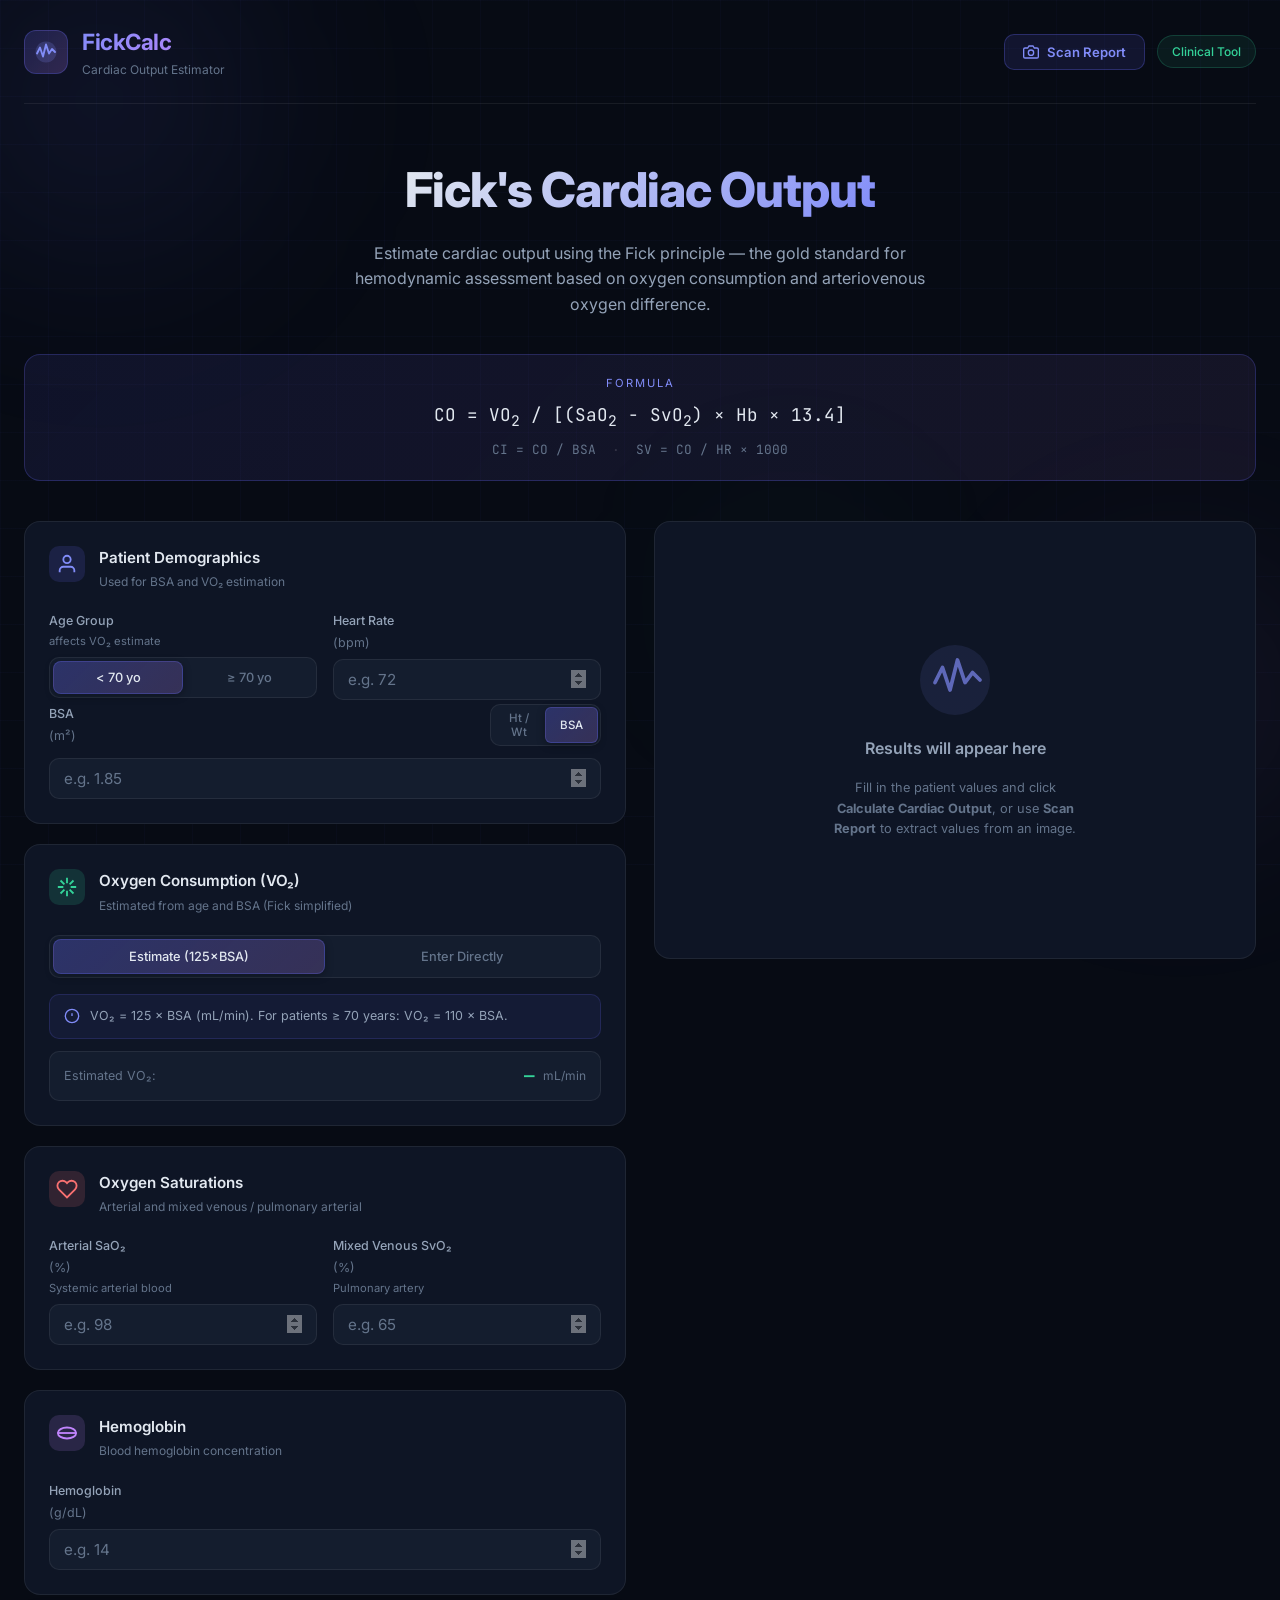
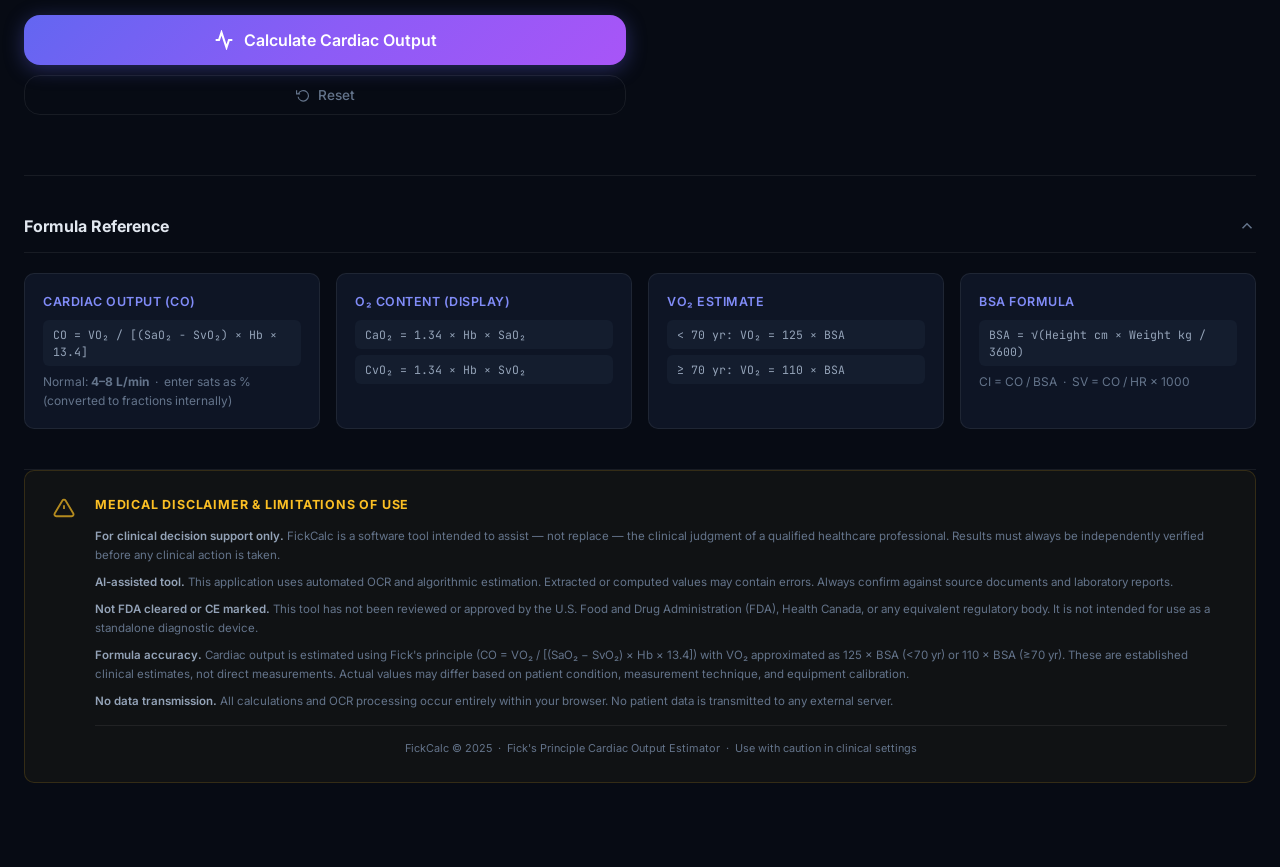
==== index.html @ b7f0d6e0 "Fix Fick O2-content units, input validation, and accessibility - Correct CaO2/CvO2/AV O2 difference " ====
<!DOCTYPE html>
<html lang="en">
<head>
  <meta charset="UTF-8" />
  <meta name="viewport" content="width=device-width, initial-scale=1.0" />
  <title>Fick Cardiac Output Calculator</title>
  <meta name="description" content="Calculate cardiac output, cardiac index, and stroke volume using Fick's formula. Supports camera-based OCR for automatic data entry." />
  <link rel="preconnect" href="https://fonts.googleapis.com" />
  <link rel="preconnect" href="https://fonts.gstatic.com" crossorigin />
  <link href="https://fonts.googleapis.com/css2?family=Inter:wght@300;400;500;600;700;800&family=JetBrains+Mono:wght@400;500&display=swap" rel="stylesheet" />
  <link rel="stylesheet" href="style.css" />
  <link rel="stylesheet" href="ocr.css" />
</head>
<body>
  <div class="bg-grid"></div>
  <div class="bg-orb orb-1"></div>
  <div class="bg-orb orb-2"></div>
  <div class="bg-orb orb-3"></div>

  <!-- OCR Modal -->
  <div class="ocr-overlay" id="ocr-overlay">
    <div class="ocr-modal">
      <div class="ocr-modal-header">
        <div class="ocr-modal-title">
          <svg viewBox="0 0 24 24" fill="none" stroke="currentColor" stroke-width="2"><rect x="3" y="3" width="18" height="18" rx="2"/><circle cx="12" cy="12" r="4"/><line x1="12" y1="2" x2="12" y2="4"/><line x1="12" y1="20" x2="12" y2="22"/><line x1="2" y1="12" x2="4" y2="12"/><line x1="20" y1="12" x2="22" y2="12"/></svg>
          Scan Reports / Lab Values
        </div>
        <button class="ocr-close" id="ocr-close">✕</button>
      </div>

      <div class="ocr-body">
        <!-- Step 1: Image Queue -->
        <div class="ocr-step" id="ocr-step-1">
          <p class="ocr-hint">Add one or more images — lab reports, ABG printouts, Epic flowsheet screenshots. OCR runs entirely on your device.</p>

          <input type="file" id="ocr-file-input" accept="image/*" style="display:none" />
          <div class="ocr-capture-buttons">
            <button class="ocr-cam-btn" id="ocr-camera-btn">
              <svg viewBox="0 0 24 24" fill="none" stroke="currentColor" stroke-width="2"><path d="M23 19a2 2 0 0 1-2 2H3a2 2 0 0 1-2-2V8a2 2 0 0 1 2-2h4l2-3h6l2 3h4a2 2 0 0 1 2 2z"/><circle cx="12" cy="13" r="4"/></svg>
              Take Photo
            </button>
            <button class="ocr-upload-btn" id="ocr-upload-btn">
              <svg viewBox="0 0 24 24" fill="none" stroke="currentColor" stroke-width="2"><path d="M21 15v4a2 2 0 0 1-2 2H5a2 2 0 0 1-2-2v-4"/><polyline points="17 8 12 3 7 8"/><line x1="12" y1="3" x2="12" y2="15"/></svg>
              Upload Image
            </button>
          </div>

          <div class="ocr-queue" id="ocr-queue" style="display:none">
            <div class="ocr-queue-header">
              <span class="ocr-queue-label">Images queued</span>
              <span class="ocr-queue-count" id="ocr-queue-count"></span>
            </div>
            <div class="ocr-queue-list" id="ocr-queue-list"></div>
          </div>

          <button class="ocr-scan-all-btn" id="ocr-scan-all-btn" style="display:none">
            <svg viewBox="0 0 24 24" fill="none" stroke="currentColor" stroke-width="2"><polyline points="22 12 18 12 15 21 9 3 6 12 2 12"/></svg>
            Scan All Images
          </button>
        </div>

        <!-- Step 2: Processing -->
        <div class="ocr-step" id="ocr-step-2" style="display:none">
          <div class="ocr-progress-wrap">
            <div class="ocr-spinner"></div>
            <p class="ocr-progress-label" id="ocr-progress-label">Initializing OCR engine…</p>
            <div class="ocr-progress-bar-wrap">
              <div class="ocr-progress-bar" id="ocr-progress-bar"></div>
            </div>
            <p class="ocr-batch-status" id="ocr-batch-status"></p>
            <p class="ocr-progress-note">Running entirely on your device — no data sent anywhere.</p>
          </div>
        </div>

        <!-- Step 3: Review & Conflict Resolution -->
        <div class="ocr-step" id="ocr-step-3" style="display:none">
          <p class="ocr-hint">Review detected values. Fields marked <span class="conflict-badge-inline">CONFLICT</span> have differing values from multiple images — select the correct one.</p>
          <!-- Multi-column resolved info banner -->
          <div class="ocr-multicol-warning" id="ocr-multicol-warning" style="display:none">
            <svg viewBox="0 0 24 24" fill="none" stroke="currentColor" stroke-width="2"><circle cx="12" cy="12" r="10"/><line x1="12" y1="8" x2="12" y2="12"/><line x1="12" y1="16" x2="12.01" y2="16"/></svg>
            <span class="ocr-warning-text"></span>
          </div>
          <div class="ocr-fields" id="ocr-fields"></div>
          <div class="ocr-no-match" id="ocr-no-match" style="display:none">
            <svg viewBox="0 0 24 24" fill="none" stroke="currentColor" stroke-width="2"><circle cx="12" cy="12" r="10"/><line x1="12" y1="8" x2="12" y2="12"/><line x1="12" y1="16" x2="12.01" y2="16"/></svg>
            No recognizable values were found. Try clearer images or enter values manually.
          </div>
          <div class="ocr-actions">
            <button class="ocr-retry-btn" id="ocr-retry-btn">
              <svg viewBox="0 0 24 24" fill="none" stroke="currentColor" stroke-width="2"><polyline points="1 4 1 10 7 10"/><path d="M3.51 15a9 9 0 1 0 .49-4.93"/></svg>
              Add More / Rescan
            </button>
            <button class="ocr-apply-btn" id="ocr-apply-btn">Apply to Calculator</button>
          </div>
        </div>
      </div>
    </div>
  </div>

  <div class="app-wrapper">
    <header class="header">
      <div class="header-inner">
        <div class="header-brand">
          <div class="brand-icon">
            <svg viewBox="0 0 40 40" fill="none" xmlns="http://www.w3.org/2000/svg">
              <path d="M20 6C12.268 6 6 12.268 6 20s6.268 14 14 14 14-6.268 14-14S27.732 6 20 6z" fill="url(#grad1)" opacity="0.2"/>
              <path d="M8 22l4-8 4 12 4-16 4 12 4-6 4 4" stroke="url(#grad2)" stroke-width="2.5" stroke-linecap="round" stroke-linejoin="round"/>
              <defs>
                <linearGradient id="grad1" x1="6" y1="6" x2="34" y2="34"><stop stop-color="#818cf8"/><stop offset="1" stop-color="#c084fc"/></linearGradient>
                <linearGradient id="grad2" x1="8" y1="14" x2="32" y2="26"><stop stop-color="#818cf8"/><stop offset="1" stop-color="#c084fc"/></linearGradient>
              </defs>
            </svg>
          </div>
          <div>
            <h1 class="brand-title">FickCalc</h1>
            <p class="brand-subtitle">Cardiac Output Estimator</p>
          </div>
        </div>
        <div class="header-right">
          <button class="ocr-launch-btn" id="ocr-launch-btn">
            <svg viewBox="0 0 24 24" fill="none" stroke="currentColor" stroke-width="2"><path d="M23 19a2 2 0 0 1-2 2H3a2 2 0 0 1-2-2V8a2 2 0 0 1 2-2h4l2-3h6l2 3h4a2 2 0 0 1 2 2z"/><circle cx="12" cy="13" r="4"/></svg>
            <span class="ocr-btn-text">Scan Report</span>
          </button>
          <div class="header-badge desktop-only">
            <span class="badge-dot"></span>
            Clinical Tool
          </div>
        </div>
      </div>
    </header>

    <main class="main-content">
      <section class="hero desktop-only">
        <h2 class="hero-title">Fick's Cardiac Output</h2>
        <p class="hero-desc">Estimate cardiac output using the Fick principle — the gold standard for hemodynamic assessment based on oxygen consumption and arteriovenous oxygen difference.</p>
      </section>

      <div class="formula-banner">
        <div class="formula-label">Formula</div>
        <div class="formula-eq">
          <span class="formula-main">CO = VO<sub>2</sub> / [(SaO<sub>2</sub> − SvO<sub>2</sub>) × Hb × 13.4]</span>
        </div>
        <div class="formula-sub-row">
          <span>CI = CO / BSA</span>
          <span class="formula-dot">·</span>
          <span>SV = CO / HR × 1000</span>
        </div>
      </div>

      <!-- Mobile tab navigation -->
      <div class="mobile-tabs" id="mobile-tabs" role="tablist">
        <button class="mobile-tab active" id="tab-inputs" data-panel="inputs-panel" role="tab" aria-selected="true">
          <svg viewBox="0 0 24 24" fill="none" stroke="currentColor" stroke-width="2"><path d="M11 4H4a2 2 0 0 0-2 2v14a2 2 0 0 0 2 2h14a2 2 0 0 0 2-2v-7"/><path d="M18.5 2.5a2.121 2.121 0 0 1 3 3L12 15l-4 1 1-4 9.5-9.5z"/></svg>
          Inputs
        </button>
        <button class="mobile-tab" id="tab-results" data-panel="results-panel" role="tab" aria-selected="false">
          <svg viewBox="0 0 24 24" fill="none" stroke="currentColor" stroke-width="2"><polyline points="22 12 18 12 15 21 9 3 6 12 2 12"/></svg>
          Results
          <span class="tab-result-badge" id="tab-result-badge" style="display:none"></span>
        </button>
      </div>

      <div class="calculator-layout">
        <!-- LEFT: Inputs -->
        <div class="inputs-panel">

          <!-- Patient Demographics -->
          <div class="card">
            <div class="card-header">
              <div class="card-icon card-icon--blue">
                <svg viewBox="0 0 24 24" fill="none" stroke="currentColor" stroke-width="2"><path d="M20 21v-2a4 4 0 0 0-4-4H8a4 4 0 0 0-4 4v2"/><circle cx="12" cy="7" r="4"/></svg>
              </div>
              <div>
                <h3 class="card-title">Patient Demographics</h3>
                <p class="card-desc">Used for BSA and VO₂ estimation</p>
              </div>
            </div>

            <div class="form-grid">
              <div class="form-group">
                <label class="form-label">Age Group <span class="label-hint">affects VO₂ estimate</span></label>
                <div class="seg-ctrl" id="age-ctrl">
                  <button class="seg-btn active" data-val="young" id="age-young-btn">&lt; 70 yo</button>
                  <button class="seg-btn" data-val="elderly" id="age-elderly-btn">≥ 70 yo</button>
                </div>
              </div>

              <div class="form-group">
                <label for="hr" class="form-label">Heart Rate <span class="unit">(bpm)</span></label>
                <input id="hr" type="number" class="form-input" placeholder="e.g. 72" min="20" max="300" step="1" />
              </div>
            </div>

            <!-- BSA / Height+Weight Toggle — full width -->
            <div class="form-group bsa-toggle-block">
              <div class="field-toggle-header">
                <label class="form-label" id="bsa-height-label">BSA <span class="unit">(m²)</span></label>
                <div class="seg-ctrl seg-ctrl--mini" id="bsa-mode-ctrl">
                  <button class="seg-btn" data-val="height" id="bsa-height-btn">Ht / Wt</button>
                  <button class="seg-btn active" data-val="bsa" id="bsa-direct-btn">BSA</button>
                </div>
              </div>

              <!-- BSA mode: single input -->
              <div id="bsa-input-wrap">
                <input id="bsa-direct" type="number" class="form-input" placeholder="e.g. 1.85" min="0.5" max="3.5" step="0.01" />
              </div>

              <!-- Ht/Wt mode: two inputs side by side -->
              <div id="height-input-wrap" style="display:none" class="htwt-grid">
                <div class="form-group">
                  <label for="height" class="form-label">Height <span class="unit">(cm)</span></label>
                  <input id="height" type="number" class="form-input" placeholder="e.g. 170" min="50" max="250" step="1" />
                </div>
                <div class="form-group">
                  <label for="weight" class="form-label">Weight <span class="unit">(kg)</span></label>
                  <input id="weight" type="number" class="form-input" placeholder="e.g. 70" min="1" max="300" step="0.1" />
                </div>
              </div>
            </div>

          </div>

          <!-- Oxygen Consumption -->
          <div class="card">
            <div class="card-header">
              <div class="card-icon card-icon--green">
                <svg viewBox="0 0 24 24" fill="none" stroke="currentColor" stroke-width="2"><path d="M12 2v6M12 16v6M4.93 4.93l4.24 4.24M14.83 14.83l4.24 4.24M2 12h6M16 12h6M4.93 19.07l4.24-4.24M14.83 9.17l4.24-4.24"/></svg>
              </div>
              <div>
                <h3 class="card-title">Oxygen Consumption (VO₂)</h3>
                <p class="card-desc">Estimated from age and BSA (Fick simplified)</p>
              </div>
            </div>
            <div class="seg-ctrl-full" id="vo2-mode-ctrl">
              <button class="seg-btn-full active" data-val="estimate" id="vo2-estimate-btn">Estimate (125×BSA)</button>
              <button class="seg-btn-full" data-val="measured" id="vo2-measured-btn">Enter Directly</button>
            </div>
            <div id="vo2-estimated-section">
              <div class="info-box">
                <svg viewBox="0 0 24 24" fill="none" stroke="currentColor" stroke-width="2" class="info-icon"><circle cx="12" cy="12" r="10"/><line x1="12" y1="8" x2="12" y2="12"/><line x1="12" y1="16" x2="12.01" y2="16"/></svg>
                VO₂ = 125 × BSA (mL/min). For patients ≥ 70 years: VO₂ = 110 × BSA.
              </div>
              <div class="vo2-preview">
                <span class="vo2-preview-label">Estimated VO₂:</span>
                <span class="vo2-preview-val" id="vo2-preview-val">—</span>
                <span class="vo2-preview-unit">mL/min</span>
              </div>
            </div>
            <div id="vo2-measured-section" style="display:none">
              <div class="form-group">
                <label for="vo2-direct" class="form-label">VO₂ <span class="unit">(mL/min)</span></label>
                <input id="vo2-direct" type="number" class="form-input" placeholder="e.g. 250" min="50" max="2000" step="1" />
              </div>
            </div>
          </div>

          <!-- O2 Saturations -->
          <div class="card">
            <div class="card-header">
              <div class="card-icon card-icon--red">
                <svg viewBox="0 0 24 24" fill="none" stroke="currentColor" stroke-width="2"><path d="M20.84 4.61a5.5 5.5 0 0 0-7.78 0L12 5.67l-1.06-1.06a5.5 5.5 0 0 0-7.78 7.78l1.06 1.06L12 21.23l7.78-7.78 1.06-1.06a5.5 5.5 0 0 0 0-7.78z"/></svg>
              </div>
              <div>
                <h3 class="card-title">Oxygen Saturations</h3>
                <p class="card-desc">Arterial and mixed venous / pulmonary arterial</p>
              </div>
            </div>
            <div class="form-grid">
              <div class="form-group">
                <label for="sao2" class="form-label">Arterial SaO₂ <span class="unit">(%)</span><span class="label-hint">Systemic arterial blood</span></label>
                <input id="sao2" type="number" class="form-input" placeholder="e.g. 98" min="0" max="100" step="0.1" />
              </div>
              <div class="form-group">
                <label for="svo2" class="form-label">Mixed Venous SvO₂ <span class="unit">(%)</span><span class="label-hint">Pulmonary artery</span></label>
                <input id="svo2" type="number" class="form-input" placeholder="e.g. 65" min="0" max="100" step="0.1" />
              </div>
            </div>
          </div>

          <!-- Hemoglobin -->
          <div class="card">
            <div class="card-header">
              <div class="card-icon card-icon--purple">
                <svg viewBox="0 0 24 24" fill="none" stroke="currentColor" stroke-width="2"><ellipse cx="12" cy="12" rx="10" ry="6"/><line x1="2" y1="12" x2="22" y2="12"/></svg>
              </div>
              <div>
                <h3 class="card-title">Hemoglobin</h3>
                <p class="card-desc">Blood hemoglobin concentration</p>
              </div>
            </div>
            <div class="form-group">
              <label for="hgb" class="form-label">Hemoglobin <span class="unit">(g/dL)</span></label>
              <input id="hgb" type="number" class="form-input" placeholder="e.g. 14" min="1" max="25" step="0.1" />
            </div>
          </div>

          <button id="calc-btn" class="calc-btn">
            <svg viewBox="0 0 24 24" fill="none" stroke="currentColor" stroke-width="2.5"><polyline points="22 12 18 12 15 21 9 3 6 12 2 12"/></svg>
            Calculate Cardiac Output
          </button>
          <button id="reset-btn" class="reset-btn">
            <svg viewBox="0 0 24 24" fill="none" stroke="currentColor" stroke-width="2"><polyline points="1 4 1 10 7 10"/><path d="M3.51 15a9 9 0 1 0 .49-4.93"/></svg>
            Reset
          </button>
        </div>

        <!-- RIGHT: Results -->
        <div class="results-panel" id="results-panel">
          <div class="results-placeholder" id="results-placeholder">
            <div class="placeholder-icon">
              <svg viewBox="0 0 64 64" fill="none"><circle cx="32" cy="32" r="28" fill="url(#phg)" opacity="0.15"/><path d="M16 34l6-12 6 18 6-24 6 18 6-8 6 6" stroke="url(#phg)" stroke-width="3" stroke-linecap="round" stroke-linejoin="round"/><defs><linearGradient id="phg" x1="16" y1="16" x2="48" y2="48"><stop stop-color="#818cf8"/><stop offset="1" stop-color="#c084fc"/></linearGradient></defs></svg>
            </div>
            <p class="placeholder-title">Results will appear here</p>
            <p class="placeholder-text">Fill in the patient values and click <strong>Calculate Cardiac Output</strong>, or use <strong>Scan Report</strong> to extract values from an image.</p>
          </div>

          <div class="results-content" id="results-content" style="display:none">
            <div class="status-banner" id="status-banner">
              <div class="status-icon" id="status-icon"></div>
              <div>
                <div class="status-label" id="status-label"></div>
                <div class="status-detail" id="status-detail"></div>
              </div>
            </div>
            <div class="results-grid">
              <div class="result-card result-card--primary">
                <div class="result-label">Cardiac Output</div>
                <div class="result-value" id="co-val">—</div>
                <div class="result-unit">L/min</div>
                <div class="result-range" id="co-range"></div>
                <div class="result-gauge-wrap"><div class="result-gauge" id="co-gauge"></div></div>
              </div>
              <div class="result-card result-card--secondary">
                <div class="result-label">Cardiac Index</div>
                <div class="result-value" id="ci-val">—</div>
                <div class="result-unit">L/min/m²</div>
                <div class="result-range" id="ci-range"></div>
              </div>
              <div class="result-card result-card--tertiary">
                <div class="result-label">Stroke Volume</div>
                <div class="result-value" id="sv-val">—</div>
                <div class="result-unit">mL/beat</div>
                <div class="result-range" id="sv-range"></div>
              </div>
            </div>
            <div class="card derived-card">
              <h4 class="derived-title">Intermediate Calculations</h4>
              <div class="derived-grid">
                <div class="derived-item"><span class="derived-label">BSA</span><span class="derived-value" id="bsa-val">—</span><span class="derived-unit">m²</span></div>
                <div class="derived-item"><span class="derived-label">VO₂</span><span class="derived-value" id="vo2-result-val">—</span><span class="derived-unit">mL/min</span></div>
                <div class="derived-item"><span class="derived-label">CaO₂</span><span class="derived-value" id="cao2-val">—</span><span class="derived-unit">mL/dL</span></div>
                <div class="derived-item"><span class="derived-label">CvO₂</span><span class="derived-value" id="cvo2-val">—</span><span class="derived-unit">mL/dL</span></div>
                <div class="derived-item"><span class="derived-label">AV O₂ Diff</span><span class="derived-value" id="avdo2-val">—</span><span class="derived-unit">mL/dL</span></div>
                <div class="derived-item"><span class="derived-label">O₂ Extraction</span><span class="derived-value" id="o2ext-val">—</span><span class="derived-unit">%</span></div>
              </div>
            </div>
            <div class="interp-card">
              <h4 class="interp-title">Clinical Interpretation</h4>
              <div class="interp-body" id="interp-body"></div>
            </div>
            <div class="disclaimer">
              <svg viewBox="0 0 24 24" fill="none" stroke="currentColor" stroke-width="2" class="disclaimer-icon"><path d="M10.29 3.86L1.82 18a2 2 0 0 0 1.71 3h16.94a2 2 0 0 0 1.71-3L13.71 3.86a2 2 0 0 0-3.42 0z"/><line x1="12" y1="9" x2="12" y2="13"/><line x1="12" y1="17" x2="12.01" y2="17"/></svg>
              For clinical support only. Verify all calculations independently before clinical decisions.
            </div>
          </div>
        </div>
      </div>

      <!-- Reference Section -->
      <section class="reference-section">
        <button class="ref-toggle" id="ref-toggle" aria-expanded="false">
          <span>Formula Reference</span>
          <svg viewBox="0 0 24 24" fill="none" stroke="currentColor" stroke-width="2"><polyline points="6 9 12 15 18 9"/></svg>
        </button>
        <div class="ref-grid" id="ref-grid" style="display:none">
          <div class="ref-card">
            <h4 class="ref-card-title">Cardiac Output (CO)</h4>
            <div class="ref-formula">CO = VO₂ / [(SaO₂ − SvO₂) × Hb × 13.4]</div>
            <p class="ref-desc">Normal: <strong>4–8 L/min</strong> &nbsp;·&nbsp; enter sats as % (converted to fractions internally)</p>
          </div>
          <div class="ref-card">
            <h4 class="ref-card-title">O₂ Content (display)</h4>
            <div class="ref-formula">CaO₂ = 1.34 × Hb × SaO₂</div>
            <div class="ref-formula">CvO₂ = 1.34 × Hb × SvO₂</div>
          </div>
          <div class="ref-card">
            <h4 class="ref-card-title">VO₂ Estimate</h4>
            <div class="ref-formula">&lt; 70 yr: VO₂ = 125 × BSA</div>
            <div class="ref-formula">≥ 70 yr: VO₂ = 110 × BSA</div>
          </div>
          <div class="ref-card">
            <h4 class="ref-card-title">BSA Formula</h4>
            <div class="ref-formula">BSA = √(Height cm × Weight kg / 3600)</div>
            <p class="ref-desc">CI = CO / BSA &nbsp;·&nbsp; SV = CO / HR × 1000</p>
          </div>
        </div>
      </section>

      <!-- Mobile bottom action bar -->
      <div class="mobile-action-bar" id="mobile-action-bar">
        <button class="mob-scan-btn" id="mob-scan-btn">
          <svg viewBox="0 0 24 24" fill="none" stroke="currentColor" stroke-width="2"><path d="M23 19a2 2 0 0 1-2 2H3a2 2 0 0 1-2-2V8a2 2 0 0 1 2-2h4l2-3h6l2 3h4a2 2 0 0 1 2 2z"/><circle cx="12" cy="13" r="4"/></svg>
          Scan
        </button>
        <button class="mob-calc-btn" id="mob-calc-btn">
          <svg viewBox="0 0 24 24" fill="none" stroke="currentColor" stroke-width="2.5"><polyline points="22 12 18 12 15 21 9 3 6 12 2 12"/></svg>
          Calculate
        </button>
        <button class="mob-reset-btn" id="mob-reset-btn">
          <svg viewBox="0 0 24 24" fill="none" stroke="currentColor" stroke-width="2"><polyline points="1 4 1 10 7 10"/><path d="M3.51 15a9 9 0 1 0 .49-4.93"/></svg>
          Reset
        </button>
      </div>
    </main>

    <footer class="footer">
      <div class="disclaimer-footer">
        <div class="disclaimer-footer-icon">
          <svg viewBox="0 0 24 24" fill="none" stroke="currentColor" stroke-width="2"><path d="M10.29 3.86L1.82 18a2 2 0 0 0 1.71 3h16.94a2 2 0 0 0 1.71-3L13.71 3.86a2 2 0 0 0-3.42 0z"/><line x1="12" y1="9" x2="12" y2="13"/><line x1="12" y1="17" x2="12.01" y2="17"/></svg>
        </div>
        <div class="disclaimer-footer-body">
          <p class="disclaimer-footer-title">Medical Disclaimer &amp; Limitations of Use</p>
          <p class="disclaimer-footer-text">
            <strong>For clinical decision support only.</strong> FickCalc is a software tool intended to assist — not replace — the clinical judgment of a qualified healthcare professional. Results must always be independently verified before any clinical action is taken.
          </p>
          <p class="disclaimer-footer-text">
            <strong>AI-assisted tool.</strong> This application uses automated OCR and algorithmic estimation. Extracted or computed values may contain errors. Always confirm against source documents and laboratory reports.
          </p>
          <p class="disclaimer-footer-text">
            <strong>Not FDA cleared or CE marked.</strong> This tool has not been reviewed or approved by the U.S. Food and Drug Administration (FDA), Health Canada, or any equivalent regulatory body. It is not intended for use as a standalone diagnostic device.
          </p>
          <p class="disclaimer-footer-text">
            <strong>Formula accuracy.</strong> Cardiac output is estimated using Fick's principle (CO = VO₂ / [(SaO₂ − SvO₂) × Hb × 13.4]) with VO₂ approximated as 125 × BSA (&lt;70 yr) or 110 × BSA (≥70 yr). These are established clinical estimates, not direct measurements. Actual values may differ based on patient condition, measurement technique, and equipment calibration.
          </p>
          <p class="disclaimer-footer-text">
            <strong>No data transmission.</strong> All calculations and OCR processing occur entirely within your browser. No patient data is transmitted to any external server.
          </p>
          <p class="disclaimer-footer-text disclaimer-footer-copy">
            FickCalc &copy; 2025 &nbsp;&middot;&nbsp; Fick's Principle Cardiac Output Estimator &nbsp;&middot;&nbsp; Use with caution in clinical settings
          </p>
        </div>
      </div>
    </footer>
  </div>

  <!-- Tesseract.js loaded lazily on first Scan tap -->
  <script src="app.js"></script>
  <script src="ocr.js"></script>
</body>
</html>
---- style.css ----
/* ===== RESET & BASE ===== */
*, *::before, *::after { box-sizing: border-box; margin: 0; padding: 0; }

:root {
  --bg: #070b14;
  --surface: #0e1525;
  --surface-2: #141d2e;
  --surface-3: #1a2540;
  --border: rgba(255,255,255,0.07);
  --border-hover: rgba(255,255,255,0.14);
  --text: #e2e8f0;
  --text-muted: #64748b;
  --text-dim: #94a3b8;
  --indigo: #818cf8;
  --indigo-dark: #6366f1;
  --purple: #c084fc;
  --green: #34d399;
  --red: #f87171;
  --amber: #fbbf24;
  --cyan: #67e8f9;
  --radius: 16px;
  --radius-sm: 10px;
  --shadow: 0 4px 24px rgba(0,0,0,0.4);
  --shadow-lg: 0 8px 48px rgba(0,0,0,0.5);
  --glow-indigo: 0 0 40px rgba(99,102,241,0.15);
}

html { scroll-behavior: smooth; }

body {
  font-family: 'Inter', sans-serif;
  background: var(--bg);
  color: var(--text);
  min-height: 100vh;
  overflow-x: hidden;
  line-height: 1.6;
}

/* ===== ANIMATED BACKGROUND ===== */
.bg-grid {
  position: fixed; inset: 0; pointer-events: none; z-index: 0;
  background-image:
    linear-gradient(rgba(99,102,241,0.03) 1px, transparent 1px),
    linear-gradient(90deg, rgba(99,102,241,0.03) 1px, transparent 1px);
  background-size: 48px 48px;
}

.bg-orb {
  position: fixed; border-radius: 50%; filter: blur(80px); pointer-events: none; z-index: 0;
  animation: orbFloat 12s ease-in-out infinite;
}
.orb-1 { width: 500px; height: 500px; top: -150px; left: -150px; background: radial-gradient(circle, rgba(99,102,241,0.12), transparent 70%); animation-delay: 0s; }
.orb-2 { width: 400px; height: 400px; bottom: 0; right: -100px; background: radial-gradient(circle, rgba(192,132,252,0.1), transparent 70%); animation-delay: -4s; }
.orb-3 { width: 300px; height: 300px; top: 50%; left: 50%; background: radial-gradient(circle, rgba(52,211,153,0.06), transparent 70%); animation-delay: -8s; }

@keyframes orbFloat {
  0%, 100% { transform: translate(0, 0) scale(1); }
  33% { transform: translate(30px, -20px) scale(1.05); }
  66% { transform: translate(-20px, 30px) scale(0.95); }
}

/* ===== LAYOUT ===== */
.app-wrapper {
  position: relative; z-index: 1;
  max-width: 1280px; margin: 0 auto;
  padding: 0 24px 60px;
}

/* ===== HEADER ===== */
.header {
  padding: 24px 0;
  border-bottom: 1px solid var(--border);
  margin-bottom: 48px;
}
.header-inner {
  display: flex; align-items: center; justify-content: space-between;
}
.header-brand { display: flex; align-items: center; gap: 14px; }
.brand-icon {
  width: 44px; height: 44px; flex-shrink: 0;
  background: linear-gradient(135deg, rgba(99,102,241,0.2), rgba(192,132,252,0.2));
  border: 1px solid rgba(99,102,241,0.3);
  border-radius: 12px; padding: 6px;
}
.brand-icon svg { width: 100%; height: 100%; }
.brand-title { font-size: 1.4rem; font-weight: 700; background: linear-gradient(135deg, #818cf8, #c084fc); -webkit-background-clip: text; -webkit-text-fill-color: transparent; background-clip: text; letter-spacing: -0.5px; }
.brand-subtitle { font-size: 0.75rem; color: var(--text-muted); }
.header-badge {
  display: flex; align-items: center; gap: 8px;
  padding: 6px 14px; border-radius: 999px;
  background: rgba(52,211,153,0.08); border: 1px solid rgba(52,211,153,0.2);
  font-size: 0.75rem; font-weight: 500; color: var(--green);
}
.badge-dot {
  width: 6px; height: 6px; border-radius: 50%; background: var(--green);
  box-shadow: 0 0 8px var(--green);
  animation: pulse 2s ease-in-out infinite;
}
@keyframes pulse { 0%,100%{opacity:1;} 50%{opacity:0.4;} }

/* ===== HERO ===== */
.hero { text-align: center; margin-bottom: 36px; }
.hero-title {
  font-size: clamp(2rem, 4vw, 3rem); font-weight: 800; letter-spacing: -1px;
  background: linear-gradient(135deg, #e2e8f0 30%, #818cf8 70%, #c084fc);
  -webkit-background-clip: text; -webkit-text-fill-color: transparent; background-clip: text;
  margin-bottom: 12px;
}
.hero-desc { font-size: 1rem; color: var(--text-dim); max-width: 600px; margin: 0 auto; }

/* ===== FORMULA BANNER ===== */
.formula-banner {
  background: linear-gradient(135deg, rgba(99,102,241,0.1), rgba(192,132,252,0.08));
  border: 1px solid rgba(99,102,241,0.25);
  border-radius: var(--radius); padding: 20px 28px;
  margin-bottom: 40px; text-align: center;
}
.formula-label { font-size: 0.7rem; text-transform: uppercase; letter-spacing: 2px; color: var(--indigo); margin-bottom: 8px; }
.formula-main { font-family: 'JetBrains Mono', monospace; font-size: clamp(0.85rem, 2vw, 1.1rem); color: var(--text); }
.formula-sub-row {
  display: flex; align-items: center; justify-content: center; gap: 16px;
  margin-top: 8px; font-family: 'JetBrains Mono', monospace;
  font-size: 0.8rem; color: var(--text-muted);
}
.formula-dot { color: var(--border-hover); }

/* ===== MAIN LAYOUT ===== */
.calculator-layout {
  display: grid;
  grid-template-columns: 1fr 1fr;
  gap: 28px;
  align-items: start;
}
@media (max-width: 900px) { .calculator-layout { grid-template-columns: 1fr; } }

/* ===== CARDS ===== */
.card {
  background: var(--surface);
  border: 1px solid var(--border);
  border-radius: var(--radius);
  padding: 24px;
  margin-bottom: 20px;
  transition: border-color 0.2s, box-shadow 0.2s;
}
.card:hover { border-color: var(--border-hover); box-shadow: var(--glow-indigo); }
.card-header { display: flex; align-items: flex-start; gap: 14px; margin-bottom: 20px; }
.card-icon {
  width: 36px; height: 36px; border-radius: 10px; display: flex; align-items: center; justify-content: center;
  flex-shrink: 0; padding: 7px;
}
.card-icon svg { width: 100%; height: 100%; }
.card-icon--blue { background: rgba(99,102,241,0.15); color: var(--indigo); }
.card-icon--green { background: rgba(52,211,153,0.15); color: var(--green); }
.card-icon--red { background: rgba(248,113,113,0.15); color: var(--red); }
.card-icon--purple { background: rgba(192,132,252,0.15); color: var(--purple); }
.card-title { font-size: 0.95rem; font-weight: 600; color: var(--text); }
.card-desc { font-size: 0.75rem; color: var(--text-muted); margin-top: 2px; }

/* ===== FORM ===== */
.form-grid { display: grid; grid-template-columns: 1fr 1fr; gap: 16px; }
@media (max-width: 600px) { .form-grid { grid-template-columns: 1fr; } }

.form-group { display: flex; flex-direction: column; gap: 6px; }
.form-label {
  font-size: 0.78rem; font-weight: 500; color: var(--text-dim);
  display: flex; flex-direction: column; gap: 2px;
}
.label-hint { font-size: 0.7rem; color: var(--text-muted); font-weight: 400; }
.unit { color: var(--text-muted); font-weight: 400; }

.form-input {
  background: var(--surface-2);
  border: 1px solid var(--border);
  border-radius: var(--radius-sm);
  color: var(--text);
  font-family: 'Inter', sans-serif;
  font-size: 0.95rem;
  padding: 10px 14px;
  transition: border-color 0.2s, box-shadow 0.2s, background 0.2s;
  outline: none;
  width: 100%;
}
.form-input:focus {
  border-color: var(--indigo);
  box-shadow: 0 0 0 3px rgba(99,102,241,0.15);
  background: var(--surface-3);
}
/* Visible keyboard-focus indicator for all interactive controls (WCAG 2.4.7).
   :focus-visible keeps mouse clicks ring-free while showing it for keyboard nav. */
button:focus-visible,
a:focus-visible,
[role="tab"]:focus-visible,
.seg-btn:focus-visible,
.seg-btn-full:focus-visible {
  outline: 2px solid var(--indigo);
  outline-offset: 2px;
}
.form-input::placeholder { color: var(--text-muted); }
.form-input::-webkit-inner-spin-button, .form-input::-webkit-outer-spin-button { opacity: 0.4; }
.form-input.error { border-color: var(--red); box-shadow: 0 0 0 3px rgba(248,113,113,0.12); }

/* ===== SEGMENTED CONTROLS ===== */
.seg-ctrl {
  display: flex; background: var(--surface-2); border: 1px solid var(--border);
  border-radius: var(--radius-sm); padding: 3px; gap: 2px;
}
.seg-btn {
  flex: 1; padding: 8px 10px; border: none; border-radius: 8px;
  background: transparent; color: var(--text-muted);
  font-family: 'Inter', sans-serif; font-size: 0.8rem; font-weight: 500;
  cursor: pointer; transition: all 0.2s;
}
.seg-btn.active {
  background: linear-gradient(135deg, rgba(99,102,241,0.3), rgba(192,132,252,0.2));
  color: var(--text); border: 1px solid rgba(99,102,241,0.3);
  box-shadow: 0 2px 8px rgba(0,0,0,0.3);
}
.seg-btn:hover:not(.active) { color: var(--text-dim); background: rgba(255,255,255,0.04); }

.seg-ctrl-full {
  display: flex; background: var(--surface-2); border: 1px solid var(--border);
  border-radius: var(--radius-sm); padding: 3px; gap: 2px; margin-bottom: 16px;
}
.seg-btn-full {
  flex: 1; padding: 9px 12px; border: none; border-radius: 8px;
  background: transparent; color: var(--text-muted);
  font-family: 'Inter', sans-serif; font-size: 0.8rem; font-weight: 500;
  cursor: pointer; transition: all 0.2s;
}
.seg-btn-full.active {
  background: linear-gradient(135deg, rgba(99,102,241,0.3), rgba(192,132,252,0.2));
  color: var(--text); border: 1px solid rgba(99,102,241,0.3);
  box-shadow: 0 2px 8px rgba(0,0,0,0.3);
}
.seg-btn-full:hover:not(.active) { color: var(--text-dim); background: rgba(255,255,255,0.04); }

/* ===== INFO BOX ===== */
.info-box {
  display: flex; align-items: flex-start; gap: 10px;
  background: rgba(99,102,241,0.08); border: 1px solid rgba(99,102,241,0.18);
  border-radius: var(--radius-sm); padding: 12px 14px;
  font-size: 0.78rem; color: var(--text-dim); line-height: 1.5;
  margin-bottom: 12px;
}
.info-icon { width: 16px; height: 16px; flex-shrink: 0; color: var(--indigo); margin-top: 1px; }

/* ===== VO2 PREVIEW ===== */
.vo2-preview {
  display: flex; align-items: center; gap: 8px;
  background: var(--surface-2); border: 1px solid var(--border);
  border-radius: var(--radius-sm); padding: 10px 14px;
}
.vo2-preview-label { font-size: 0.78rem; color: var(--text-muted); }
.vo2-preview-val { font-family: 'JetBrains Mono', monospace; font-size: 1.1rem; font-weight: 600; color: var(--green); margin-left: auto; }
.vo2-preview-unit { font-size: 0.75rem; color: var(--text-muted); }

/* ===== BUTTONS ===== */
.calc-btn {
  width: 100%; padding: 15px 24px;
  background: linear-gradient(135deg, #6366f1, #8b5cf6, #a855f7);
  border: none; border-radius: var(--radius);
  color: #fff; font-family: 'Inter', sans-serif; font-size: 1rem; font-weight: 600;
  cursor: pointer; display: flex; align-items: center; justify-content: center; gap: 10px;
  transition: all 0.25s; box-shadow: 0 4px 20px rgba(99,102,241,0.35);
  margin-bottom: 10px;
}
.calc-btn svg { width: 20px; height: 20px; }
.calc-btn:hover { transform: translateY(-2px); box-shadow: 0 8px 32px rgba(99,102,241,0.5); filter: brightness(1.1); }
.calc-btn:active { transform: translateY(0); }

.reset-btn {
  width: 100%; padding: 11px 24px;
  background: transparent; border: 1px solid var(--border);
  border-radius: var(--radius); color: var(--text-muted);
  font-family: 'Inter', sans-serif; font-size: 0.85rem; font-weight: 500;
  cursor: pointer; display: flex; align-items: center; justify-content: center; gap: 8px;
  transition: all 0.2s;
}
.reset-btn svg { width: 14px; height: 14px; }
.reset-btn:hover { border-color: var(--border-hover); color: var(--text-dim); background: rgba(255,255,255,0.03); }

/* ===== RESULTS PANEL ===== */
.results-panel {
  background: var(--surface);
  border: 1px solid var(--border);
  border-radius: var(--radius);
  padding: 28px;
  position: sticky; top: 24px;
  min-height: 400px;
}

/* Placeholder */
.results-placeholder {
  display: flex; flex-direction: column; align-items: center; justify-content: center;
  min-height: 380px; gap: 16px; text-align: center;
}
.placeholder-icon { width: 80px; height: 80px; opacity: 0.7; }
.placeholder-title { font-size: 1rem; font-weight: 600; color: var(--text-dim); }
.placeholder-text { font-size: 0.8rem; color: var(--text-muted); max-width: 260px; line-height: 1.6; }

/* Status Banner */
.status-banner {
  display: flex; align-items: center; gap: 14px;
  border-radius: var(--radius-sm); padding: 14px 18px;
  margin-bottom: 20px; border: 1px solid;
}
.status-banner.normal { background: rgba(52,211,153,0.08); border-color: rgba(52,211,153,0.25); }
.status-banner.low { background: rgba(251,191,36,0.08); border-color: rgba(251,191,36,0.25); }
.status-banner.critical { background: rgba(248,113,113,0.08); border-color: rgba(248,113,113,0.25); }
.status-banner.high { background: rgba(103,232,249,0.08); border-color: rgba(103,232,249,0.25); }
.status-icon { width: 28px; height: 28px; border-radius: 50%; flex-shrink: 0; }
.status-banner.normal .status-icon { background: rgba(52,211,153,0.2); box-shadow: 0 0 12px rgba(52,211,153,0.3); }
.status-banner.low .status-icon { background: rgba(251,191,36,0.2); box-shadow: 0 0 12px rgba(251,191,36,0.3); }
.status-banner.critical .status-icon { background: rgba(248,113,113,0.2); box-shadow: 0 0 12px rgba(248,113,113,0.3); }
.status-banner.high .status-icon { background: rgba(103,232,249,0.2); box-shadow: 0 0 12px rgba(103,232,249,0.3); }
.status-label { font-size: 0.85rem; font-weight: 600; }
.status-banner.normal .status-label { color: var(--green); }
.status-banner.low .status-label { color: var(--amber); }
.status-banner.critical .status-label { color: var(--red); }
.status-banner.high .status-label { color: var(--cyan); }
.status-detail { font-size: 0.75rem; color: var(--text-muted); margin-top: 2px; }

/* Results Grid */
.results-grid { display: grid; grid-template-columns: 1fr 1fr; gap: 14px; margin-bottom: 20px; }
.result-card--primary { grid-column: span 2; }
.result-card {
  background: var(--surface-2); border: 1px solid var(--border);
  border-radius: var(--radius-sm); padding: 18px 20px;
  transition: all 0.3s;
}
.result-card--primary {
  background: linear-gradient(135deg, rgba(99,102,241,0.12), rgba(192,132,252,0.08));
  border-color: rgba(99,102,241,0.25);
}
.result-label { font-size: 0.72rem; text-transform: uppercase; letter-spacing: 1px; color: var(--text-muted); margin-bottom: 4px; }
.result-value { font-family: 'JetBrains Mono', monospace; font-size: 2.2rem; font-weight: 700; color: var(--text); line-height: 1; margin-bottom: 4px; }
.result-card--primary .result-value { font-size: 2.8rem; color: var(--indigo); }
.result-unit { font-size: 0.75rem; color: var(--text-muted); }
.result-range { font-size: 0.7rem; color: var(--text-muted); margin-top: 4px; }

/* Gauge */
.result-gauge-wrap { margin-top: 12px; height: 4px; background: rgba(255,255,255,0.06); border-radius: 2px; overflow: hidden; }
.result-gauge { height: 100%; border-radius: 2px; background: linear-gradient(90deg, #6366f1, #c084fc); transition: width 0.8s cubic-bezier(0.4,0,0.2,1); width: 0%; }

/* Derived Values */
.derived-card { margin-bottom: 16px; }
.derived-title { font-size: 0.8rem; font-weight: 600; color: var(--text-dim); margin-bottom: 14px; text-transform: uppercase; letter-spacing: 1px; }
.derived-grid { display: grid; grid-template-columns: repeat(3, 1fr); gap: 12px; }
@media (max-width: 500px) { .derived-grid { grid-template-columns: repeat(2, 1fr); } }
.derived-item {
  background: var(--surface-3); border: 1px solid var(--border);
  border-radius: var(--radius-sm); padding: 10px 12px;
  display: flex; flex-direction: column; gap: 2px;
}
.derived-label { font-size: 0.68rem; color: var(--text-muted); text-transform: uppercase; letter-spacing: 0.5px; }
.derived-value { font-family: 'JetBrains Mono', monospace; font-size: 1rem; font-weight: 600; color: var(--indigo); }
.derived-unit { font-size: 0.65rem; color: var(--text-muted); }

/* Interpretation */
.interp-card {
  background: var(--surface-2); border: 1px solid var(--border);
  border-radius: var(--radius-sm); padding: 16px 18px; margin-bottom: 16px;
}
.interp-title { font-size: 0.8rem; font-weight: 600; color: var(--text-dim); margin-bottom: 10px; text-transform: uppercase; letter-spacing: 1px; }
.interp-body { font-size: 0.8rem; color: var(--text-dim); line-height: 1.7; }
.interp-body p { margin-bottom: 6px; }
.interp-body p:last-child { margin-bottom: 0; }

/* Disclaimer */
.disclaimer {
  display: flex; align-items: flex-start; gap: 8px;
  font-size: 0.7rem; color: var(--text-muted); line-height: 1.5;
  border-top: 1px solid var(--border); padding-top: 14px;
}
.disclaimer-icon { width: 14px; height: 14px; flex-shrink: 0; color: var(--amber); margin-top: 1px; }

/* ===== REFERENCE SECTION ===== */
.reference-section {
  margin-top: 60px; padding-top: 40px;
  border-top: 1px solid var(--border);
}
.ref-title {
  font-size: 1.1rem; font-weight: 700; color: var(--text);
  margin-bottom: 20px; text-align: center;
}
.ref-grid { display: grid; grid-template-columns: repeat(auto-fit, minmax(220px, 1fr)); gap: 16px; }
.ref-card {
  background: var(--surface); border: 1px solid var(--border);
  border-radius: var(--radius-sm); padding: 18px;
}
.ref-card-title { font-size: 0.78rem; font-weight: 600; color: var(--indigo); margin-bottom: 8px; text-transform: uppercase; letter-spacing: 0.5px; }
.ref-formula { font-family: 'JetBrains Mono', monospace; font-size: 0.72rem; color: var(--text-dim); background: var(--surface-2); border-radius: 6px; padding: 6px 10px; margin-bottom: 6px; line-height: 1.5; }
.ref-desc { font-size: 0.75rem; color: var(--text-muted); }

/* ===== FOOTER ===== */
.footer {
  margin-top: 40px; padding-bottom: 8px;
  border-top: 1px solid var(--border);
}

.disclaimer-footer {
  display: flex; gap: 20px; align-items: flex-start;
  background: rgba(251,191,36,0.04);
  border: 1px solid rgba(251,191,36,0.15);
  border-radius: var(--radius-sm);
  padding: 24px 28px;
  margin: 0 0 16px;
}

.disclaimer-footer-icon {
  flex-shrink: 0; margin-top: 2px;
  width: 22px; height: 22px; color: var(--amber); opacity: 0.7;
}
.disclaimer-footer-icon svg { width: 100%; height: 100%; }

.disclaimer-footer-body { flex: 1; }

.disclaimer-footer-title {
  font-size: 0.78rem; font-weight: 700; color: var(--amber);
  text-transform: uppercase; letter-spacing: 0.8px;
  margin-bottom: 12px;
}

.disclaimer-footer-text {
  font-size: 0.72rem; color: var(--text-muted); line-height: 1.65;
  margin-bottom: 8px;
}
.disclaimer-footer-text:last-child { margin-bottom: 0; }
.disclaimer-footer-text strong { color: var(--text-dim); font-weight: 600; }

.disclaimer-footer-copy {
  margin-top: 14px; padding-top: 14px;
  border-top: 1px solid var(--border);
  color: var(--text-muted); font-size: 0.68rem;
  text-align: center;
}

@media (max-width: 640px) {
  .disclaimer-footer { flex-direction: column; gap: 10px; padding: 16px; }
  .disclaimer-footer-icon { display: none; }
}

/* ===== ANIMATIONS ===== */
@keyframes fadeIn { from { opacity: 0; transform: translateY(8px); } to { opacity: 1; transform: translateY(0); } }
.results-content { animation: fadeIn 0.4s ease; }
.result-card { animation: fadeIn 0.4s ease both; }
.result-card:nth-child(1) { animation-delay: 0.05s; }
.result-card:nth-child(2) { animation-delay: 0.1s; }
.result-card:nth-child(3) { animation-delay: 0.15s; }

/* Error shaking */
@keyframes shake {
  0%,100%{transform:translateX(0)}
  20%{transform:translateX(-6px)}
  40%{transform:translateX(6px)}
  60%{transform:translateX(-4px)}
  80%{transform:translateX(4px)}
}
.shake { animation: shake 0.4s ease; }

/* ===== BSA MODE TOGGLE ===== */
.bsa-mode-row {
  display: flex; align-items: center; justify-content: space-between;
  margin-bottom: 6px;
}
.bsa-toggle-wrap {
  display: flex; align-items: center; gap: 8px;
  font-size: 0.72rem; color: var(--text-muted);
}
.bsa-toggle {
  position: relative; display: inline-flex; align-items: center;
  cursor: pointer; gap: 6px;
}
.bsa-toggle input { display: none; }
.bsa-toggle-track {
  width: 32px; height: 18px; border-radius: 9px;
  background: var(--surface-3); border: 1px solid var(--border);
  transition: background 0.2s, border-color 0.2s; position: relative;
}
.bsa-toggle input:checked + .bsa-toggle-track { background: rgba(99,102,241,0.4); border-color: rgba(99,102,241,0.5); }
.bsa-toggle-track::after {
  content: ''; position: absolute; top: 2px; left: 2px;
  width: 12px; height: 12px; border-radius: 50%;
  background: var(--text-muted); transition: transform 0.2s, background 0.2s;
}
.bsa-toggle input:checked + .bsa-toggle-track::after { transform: translateX(14px); background: var(--indigo); }

/* ===== MOBILE GLOBALS ===== */
.desktop-only { display: block; }
.mobile-tabs  { display: none; }
.mobile-action-bar { display: none; }

/* ===== REFERENCE TOGGLE ===== */
.ref-toggle {
  width: 100%; display: flex; align-items: center; justify-content: space-between;
  background: transparent; border: none; border-bottom: 1px solid var(--border);
  color: var(--text); font-family: 'Inter', sans-serif;
  font-size: 1rem; font-weight: 700; padding: 0 0 16px; cursor: pointer;
  margin-bottom: 0; text-align: left;
}
.ref-toggle svg { width: 18px; height: 18px; color: var(--text-muted); transition: transform 0.25s; flex-shrink: 0; }
.ref-toggle[aria-expanded="true"] svg { transform: rotate(180deg); }
.ref-toggle[aria-expanded="true"] { margin-bottom: 20px; }

/* ===== MOBILE BREAKPOINT ===== */
@media (max-width: 640px) {

  /* Hide desktop-only elements */
  .desktop-only { display: none !important; }

  /* Reduce orb animations for performance */
  .bg-orb { display: none; }

  /* App wrapper padding */
  .app-wrapper { padding: 0 16px 100px; /* extra bottom for action bar */ }

  /* ---- Header ---- */
  .header { padding: 14px 0; margin-bottom: 16px; }
  .brand-icon { width: 36px; height: 36px; border-radius: 10px; }
  .brand-title { font-size: 1.1rem; }
  .brand-subtitle { display: none; }
  .header-brand { gap: 10px; }

  /* Compact Scan button — icon only on very small screens */
  .ocr-launch-btn { padding: 8px 12px; }
  .ocr-btn-text { display: none; }

  /* ---- Formula banner ---- */
  .formula-banner { padding: 14px 16px; margin-bottom: 0; border-radius: var(--radius-sm); }
  .formula-main { font-size: 0.78rem; }
  .formula-sub-row { font-size: 0.7rem; gap: 8px; flex-wrap: wrap; justify-content: center; }

  /* ---- Mobile Tabs ---- */
  .mobile-tabs {
    display: flex;
    background: var(--surface-2); border: 1px solid var(--border);
    border-radius: var(--radius-sm); padding: 4px; gap: 4px;
    margin: 14px 0 16px; position: sticky; top: 0; z-index: 10;
    backdrop-filter: blur(12px);
  }
  .mobile-tab {
    flex: 1; display: flex; align-items: center; justify-content: center; gap: 6px;
    padding: 11px 8px; border: none; border-radius: 8px;
    background: transparent; color: var(--text-muted);
    font-family: 'Inter', sans-serif; font-size: 0.82rem; font-weight: 600;
    cursor: pointer; transition: all 0.2s; position: relative;
  }
  .mobile-tab svg { width: 15px; height: 15px; }
  .mobile-tab.active {
    background: linear-gradient(135deg, rgba(99,102,241,0.3), rgba(192,132,252,0.2));
    color: var(--text); border: 1px solid rgba(99,102,241,0.3);
    box-shadow: 0 2px 8px rgba(0,0,0,0.3);
  }
  .tab-result-badge {
    position: absolute; top: 6px; right: 6px;
    width: 8px; height: 8px; border-radius: 50%;
    background: var(--green); box-shadow: 0 0 6px var(--green);
  }

  /* ---- Calculator layout: single column, tab-controlled ---- */
  .calculator-layout { grid-template-columns: 1fr; gap: 0; }

  /* Panel hiding controlled by JS */
  .inputs-panel.panel-hidden,
  .results-panel.panel-hidden { display: none; }

  /* Inputs panel */
  .inputs-panel { padding-bottom: 0; }

  /* Cards */
  .card { padding: 16px; margin-bottom: 14px; border-radius: var(--radius-sm); }
  .card:hover { box-shadow: none; } /* disable hover glow on touch */

  /* Results panel: no sticky, no border radius on top */
  .results-panel {
    position: static; padding: 0; border: none; background: transparent; min-height: 0;
  }
  .results-placeholder { min-height: 240px; }
  .placeholder-icon { width: 56px; height: 56px; }

  /* Form inputs: bigger touch targets */
  .form-input { padding: 13px 14px; font-size: 1rem; border-radius: 10px; }
  /* Keep 2 cols on mobile for demographics (compact) */
  .form-grid { gap: 12px; grid-template-columns: 1fr 1fr; }

  /* Seg controls */
  .seg-btn { padding: 10px 6px; font-size: 0.78rem; }
  .seg-btn-full { padding: 11px 8px; font-size: 0.78rem; }

  /* Results values */
  .result-value { font-size: 1.9rem; }
  .result-card--primary .result-value { font-size: 2.4rem; }
  .results-grid { gap: 10px; }
  .result-card { padding: 14px 16px; }
  .derived-grid { grid-template-columns: repeat(3, 1fr); gap: 8px; }
  .derived-item { padding: 8px 10px; }

  /* Hide inline desktop calculate/reset buttons on mobile */
  .calc-btn, .reset-btn { display: none; }

  /* ---- Mobile Bottom Action Bar ---- */
  .mobile-action-bar {
    display: flex; align-items: center; gap: 8px;
    position: fixed; bottom: 0; left: 0; right: 0; z-index: 50;
    background: rgba(14, 21, 37, 0.95); backdrop-filter: blur(16px);
    border-top: 1px solid var(--border);
    padding: 12px 16px;
    padding-bottom: calc(12px + env(safe-area-inset-bottom));
  }
  .mob-scan-btn {
    display: flex; flex-direction: column; align-items: center; gap: 3px;
    padding: 10px 14px; border-radius: 12px; border: 1px solid rgba(99,102,241,0.3);
    background: rgba(99,102,241,0.1); color: var(--indigo);
    font-family: 'Inter', sans-serif; font-size: 0.65rem; font-weight: 600;
    cursor: pointer; transition: all 0.2s; min-width: 56px;
  }
  .mob-scan-btn svg { width: 20px; height: 20px; }
  .mob-scan-btn:active { background: rgba(99,102,241,0.2); }

  .mob-calc-btn {
    flex: 1; display: flex; align-items: center; justify-content: center; gap: 8px;
    padding: 14px 20px; border-radius: 14px; border: none;
    background: linear-gradient(135deg, #6366f1, #8b5cf6);
    color: #fff; font-family: 'Inter', sans-serif; font-size: 0.9rem; font-weight: 700;
    cursor: pointer; transition: all 0.2s;
    box-shadow: 0 4px 20px rgba(99,102,241,0.4);
  }
  .mob-calc-btn svg { width: 18px; height: 18px; }
  .mob-calc-btn:active { transform: scale(0.97); }

  .mob-reset-btn {
    display: flex; flex-direction: column; align-items: center; gap: 3px;
    padding: 10px 14px; border-radius: 12px; border: 1px solid var(--border);
    background: transparent; color: var(--text-muted);
    font-family: 'Inter', sans-serif; font-size: 0.65rem; font-weight: 600;
    cursor: pointer; transition: all 0.2s; min-width: 56px;
  }
  .mob-reset-btn svg { width: 18px; height: 18px; }
  .mob-reset-btn:active { background: rgba(255,255,255,0.05); }

  /* ---- Reference section ---- */
  .reference-section { margin-top: 32px; padding-top: 24px; }
  .ref-grid { grid-template-columns: 1fr 1fr; gap: 10px; margin-top: 16px; }
  .ref-card { padding: 12px; }
  .ref-formula { font-size: 0.65rem; }

  /* ---- Footer ---- */
  .footer { margin-top: 24px; padding-bottom: 8px; }

  /* ---- OCR Modal: bottom sheet on mobile ---- */
  .ocr-overlay { align-items: flex-end; padding: 0; }
  .ocr-modal {
    border-radius: 20px 20px 0 0;
    max-height: 92vh; max-width: 100%;
    transform: translateY(100%);
  }
  .ocr-overlay.open .ocr-modal { transform: translateY(0); }
}

/* ===== REDUCED MOTION ===== */
@media (prefers-reduced-motion: reduce) {
  .bg-orb, .badge-dot { animation: none; }
  .result-gauge { transition: none; }
  * { transition-duration: 0.01ms !important; }
}

/* ===== HT/WT TOGGLE BLOCK ===== */
.bsa-toggle-block { margin-top: 4px; }
.htwt-grid { display: grid; grid-template-columns: 1fr 1fr; gap: 12px; margin-top: 4px; }
---- ocr.css ----
/* ===== OCR ADDITIONS ===== */
.header-right { display: flex; align-items: center; gap: 12px; }

.ocr-launch-btn {
  display: flex; align-items: center; gap: 8px;
  padding: 9px 18px; border-radius: 10px;
  background: rgba(99,102,241,0.12); border: 1px solid rgba(99,102,241,0.3);
  color: var(--indigo); font-family: 'Inter', sans-serif; font-size: 0.82rem; font-weight: 600;
  cursor: pointer; transition: all 0.2s;
}
.ocr-launch-btn svg { width: 16px; height: 16px; }
.ocr-launch-btn:hover { background: rgba(99,102,241,0.2); box-shadow: 0 0 20px rgba(99,102,241,0.2); }

/* ===== MODAL ===== */
.ocr-overlay {
  position: fixed; inset: 0; z-index: 1000;
  background: rgba(0,0,0,0.75); backdrop-filter: blur(8px);
  display: flex; align-items: center; justify-content: center;
  opacity: 0; pointer-events: none; transition: opacity 0.25s;
  padding: 20px;
}
.ocr-overlay.open { opacity: 1; pointer-events: auto; }
.ocr-modal {
  background: var(--surface); border: 1px solid rgba(99,102,241,0.25);
  border-radius: 20px; width: 100%; max-width: 560px; max-height: 90vh;
  overflow-y: auto; box-shadow: 0 24px 64px rgba(0,0,0,0.6);
  transform: translateY(16px); transition: transform 0.25s;
}
.ocr-overlay.open .ocr-modal { transform: translateY(0); }
.ocr-modal-header {
  display: flex; align-items: center; justify-content: space-between;
  padding: 20px 24px; border-bottom: 1px solid var(--border);
  position: sticky; top: 0; background: var(--surface); z-index: 1;
  border-radius: 20px 20px 0 0;
}
.ocr-modal-title { display: flex; align-items: center; gap: 10px; font-size: 0.95rem; font-weight: 600; color: var(--text); }
.ocr-modal-title svg { width: 18px; height: 18px; color: var(--indigo); }
.ocr-close {
  width: 28px; height: 28px; border-radius: 8px; border: 1px solid var(--border);
  background: transparent; color: var(--text-muted); cursor: pointer; font-size: 0.75rem;
  display: flex; align-items: center; justify-content: center; transition: all 0.2s;
}
.ocr-close:hover { border-color: var(--border-hover); color: var(--text); }
.ocr-body { padding: 24px; }
.ocr-hint { font-size: 0.8rem; color: var(--text-dim); line-height: 1.6; margin-bottom: 18px; }

/* ===== CAPTURE BUTTONS ===== */
.ocr-capture-buttons { display: flex; gap: 12px; margin-bottom: 18px; }
.ocr-cam-btn, .ocr-upload-btn {
  flex: 1; padding: 14px 12px; border-radius: var(--radius);
  border: 1px dashed; cursor: pointer; font-family: 'Inter', sans-serif;
  font-size: 0.8rem; font-weight: 500; display: flex; flex-direction: column;
  align-items: center; gap: 8px; transition: all 0.2s;
}
.ocr-cam-btn svg, .ocr-upload-btn svg { width: 22px; height: 22px; }
.ocr-cam-btn { background: rgba(99,102,241,0.06); border-color: rgba(99,102,241,0.3); color: var(--indigo); }
.ocr-cam-btn:hover { background: rgba(99,102,241,0.12); }
.ocr-upload-btn { background: rgba(255,255,255,0.02); border-color: var(--border); color: var(--text-muted); }
.ocr-upload-btn:hover { border-color: var(--border-hover); color: var(--text-dim); }

/* ===== IMAGE QUEUE ===== */
.ocr-queue {
  background: var(--surface-2); border: 1px solid var(--border);
  border-radius: var(--radius-sm); overflow: hidden; margin-bottom: 16px;
}
.ocr-queue-header {
  display: flex; align-items: center; justify-content: space-between;
  padding: 10px 14px; border-bottom: 1px solid var(--border);
  background: var(--surface-3);
}
.ocr-queue-label { font-size: 0.72rem; text-transform: uppercase; letter-spacing: 1px; color: var(--text-muted); }
.ocr-queue-count { font-size: 0.72rem; font-weight: 600; color: var(--indigo); }
.ocr-queue-list { display: flex; flex-direction: column; gap: 0; }

.ocr-queue-item {
  display: flex; align-items: center; gap: 12px;
  padding: 10px 14px; border-bottom: 1px solid var(--border);
  transition: background 0.15s;
}
.ocr-queue-item:last-child { border-bottom: none; }
.ocr-queue-thumb {
  width: 48px; height: 48px; object-fit: cover; border-radius: 6px;
  border: 1px solid var(--border); flex-shrink: 0; background: var(--surface-3);
}
.ocr-queue-item-info { flex: 1; display: flex; flex-direction: column; gap: 3px; min-width: 0; }
.ocr-queue-item-label { font-size: 0.8rem; font-weight: 500; color: var(--text-dim); }
.ocr-queue-item-found { font-size: 0.7rem; color: var(--green); }
.ocr-queue-item-status {
  font-size: 0.68rem; font-weight: 600; letter-spacing: 0.5px;
  text-transform: uppercase; display: inline-flex; align-items: center; gap: 4px;
}
.status-pending  { color: var(--text-muted); }
.status-scanning { color: var(--amber); }
.status-done     { color: var(--green); }
.status-error    { color: var(--red); }

.ocr-queue-remove {
  width: 24px; height: 24px; border-radius: 6px; border: 1px solid var(--border);
  background: transparent; color: var(--text-muted); cursor: pointer; font-size: 0.7rem;
  display: flex; align-items: center; justify-content: center; flex-shrink: 0;
  transition: all 0.15s;
}
.ocr-queue-remove:hover { border-color: rgba(248,113,113,0.4); color: var(--red); background: rgba(248,113,113,0.08); }

/* ===== SCAN ALL BUTTON ===== */
.ocr-scan-all-btn {
  width: 100%; padding: 13px; background: linear-gradient(135deg, #6366f1, #8b5cf6);
  border: none; border-radius: var(--radius-sm); color: #fff;
  font-family: 'Inter', sans-serif; font-size: 0.9rem; font-weight: 600;
  cursor: pointer; display: flex; align-items: center; justify-content: center; gap: 8px;
  transition: all 0.2s; box-shadow: 0 4px 16px rgba(99,102,241,0.3);
}
.ocr-scan-all-btn svg { width: 16px; height: 16px; }
.ocr-scan-all-btn:hover { filter: brightness(1.1); }

/* ===== PROGRESS ===== */
.ocr-progress-wrap { text-align: center; padding: 32px 0; }
.ocr-spinner {
  width: 48px; height: 48px; margin: 0 auto 20px;
  border: 3px solid var(--border); border-top-color: var(--indigo);
  border-radius: 50%; animation: spin 0.8s linear infinite;
}
@keyframes spin { to { transform: rotate(360deg); } }
.ocr-progress-label { font-size: 0.85rem; font-weight: 500; color: var(--text-dim); margin-bottom: 16px; }
.ocr-progress-bar-wrap {
  height: 4px; background: var(--surface-2); border-radius: 2px; overflow: hidden;
  max-width: 300px; margin: 0 auto 10px;
}
.ocr-progress-bar { height: 100%; background: linear-gradient(90deg, var(--indigo), var(--purple)); border-radius: 2px; width: 0%; transition: width 0.3s; }
.ocr-batch-status { font-size: 0.78rem; color: var(--indigo); font-weight: 500; margin-bottom: 8px; }
.ocr-progress-note { font-size: 0.72rem; color: var(--text-muted); }

/* ===== REVIEW STEP ===== */
.ocr-extracted-title { font-size: 0.8rem; font-weight: 600; color: var(--text-dim); margin-bottom: 12px; text-transform: uppercase; letter-spacing: 1px; }
.ocr-fields { display: grid; grid-template-columns: 1fr 1fr; gap: 10px; margin-bottom: 16px; }
@media (max-width: 480px) { .ocr-fields { grid-template-columns: 1fr; } }

/* Normal field */
.ocr-field {
  background: var(--surface-2); border: 1px solid var(--border);
  border-radius: var(--radius-sm); padding: 10px 12px; transition: border-color 0.2s;
}
.ocr-field.detected { border-color: rgba(52,211,153,0.3); background: rgba(52,211,153,0.04); }
.ocr-field-label { font-size: 0.68rem; text-transform: uppercase; letter-spacing: 0.5px; color: var(--text-muted); margin-bottom: 4px; }
.ocr-field-input {
  width: 100%; background: transparent; border: none; outline: none;
  font-family: 'JetBrains Mono', monospace; font-size: 1rem; font-weight: 600;
  color: var(--text-dim); padding: 0;
}
.ocr-field.detected .ocr-field-input { color: var(--green); }
.ocr-field-unit { font-size: 0.65rem; color: var(--text-muted); margin-top: 2px; }

/* Conflict field */
.ocr-field--conflict {
  grid-column: span 2;
  background: rgba(251,191,36,0.05); border-color: rgba(251,191,36,0.3);
}
.ocr-field-top { display: flex; align-items: center; justify-content: space-between; margin-bottom: 8px; }
.conflict-badge {
  font-size: 0.62rem; font-weight: 700; letter-spacing: 1px;
  background: rgba(251,191,36,0.15); border: 1px solid rgba(251,191,36,0.35);
  color: var(--amber); padding: 2px 8px; border-radius: 4px; text-transform: uppercase;
}
.conflict-badge-inline {
  font-size: 0.68rem; font-weight: 700; letter-spacing: 0.5px;
  background: rgba(251,191,36,0.15); border: 1px solid rgba(251,191,36,0.3);
  color: var(--amber); padding: 1px 6px; border-radius: 4px;
}
.conflict-options { display: flex; flex-wrap: wrap; gap: 8px; margin-bottom: 4px; }
.conflict-option {
  display: flex; align-items: center; gap: 8px;
  background: var(--surface-3); border: 1px solid var(--border);
  border-radius: var(--radius-sm); padding: 7px 12px; cursor: pointer;
  transition: all 0.15s; flex: 1; min-width: 120px;
}
.conflict-option:has(input:checked) {
  border-color: rgba(99,102,241,0.4); background: rgba(99,102,241,0.08);
}
.conflict-option input[type="radio"] { accent-color: var(--indigo); width: 14px; height: 14px; flex-shrink: 0; cursor: pointer; }
.conflict-option-val { font-family: 'JetBrains Mono', monospace; font-size: 1rem; font-weight: 700; color: var(--indigo); }
.conflict-option-src { font-size: 0.68rem; color: var(--text-muted); margin-left: auto; }

/* Actions */
.ocr-no-match {
  display: flex; align-items: flex-start; gap: 8px;
  background: rgba(251,191,36,0.08); border: 1px solid rgba(251,191,36,0.2);
  border-radius: var(--radius-sm); padding: 12px 14px;
  font-size: 0.78rem; color: var(--amber); line-height: 1.5; margin-bottom: 16px;
}
.ocr-no-match svg { width: 16px; height: 16px; flex-shrink: 0; margin-top: 1px; }

/* Multi-column resolved notice — blue/indigo info tone */
.ocr-multicol-warning {
  display: flex; align-items: flex-start; gap: 8px;
  background: rgba(99,102,241,0.08); border: 1px solid rgba(99,102,241,0.25);
  border-radius: var(--radius-sm); padding: 12px 14px;
  font-size: 0.75rem; color: var(--indigo); line-height: 1.5; margin-bottom: 12px;
}
.ocr-multicol-warning svg { width: 15px; height: 15px; flex-shrink: 0; margin-top: 1px; }
.ocr-warning-text { flex: 1; }
.ocr-actions { display: flex; gap: 10px; }
.ocr-retry-btn {
  flex: 1; padding: 11px 14px; border-radius: var(--radius-sm);
  background: transparent; border: 1px solid var(--border);
  color: var(--text-muted); font-family: 'Inter', sans-serif; font-size: 0.82rem;
  cursor: pointer; transition: all 0.2s; display: flex; align-items: center; gap: 6px; justify-content: center;
}
.ocr-retry-btn svg { width: 14px; height: 14px; }
.ocr-retry-btn:hover { border-color: var(--border-hover); color: var(--text-dim); }
.ocr-apply-btn {
  flex: 2; padding: 11px; border-radius: var(--radius-sm);
  background: linear-gradient(135deg, #6366f1, #8b5cf6); border: none;
  color: #fff; font-family: 'Inter', sans-serif; font-size: 0.82rem; font-weight: 600;
  cursor: pointer; transition: all 0.2s; box-shadow: 0 4px 14px rgba(99,102,241,0.3);
}
.ocr-apply-btn:hover { filter: brightness(1.1); }
.ocr-apply-btn:disabled { opacity: 0.4; cursor: not-allowed; }

/* ===== BSA TOGGLE ===== */
.field-toggle-header { display: flex; align-items: center; justify-content: space-between; margin-bottom: 6px; }
.seg-ctrl--mini { padding: 2px; gap: 1px; }
.seg-ctrl--mini .seg-btn { padding: 4px 10px; font-size: 0.72rem; border-radius: 6px; }
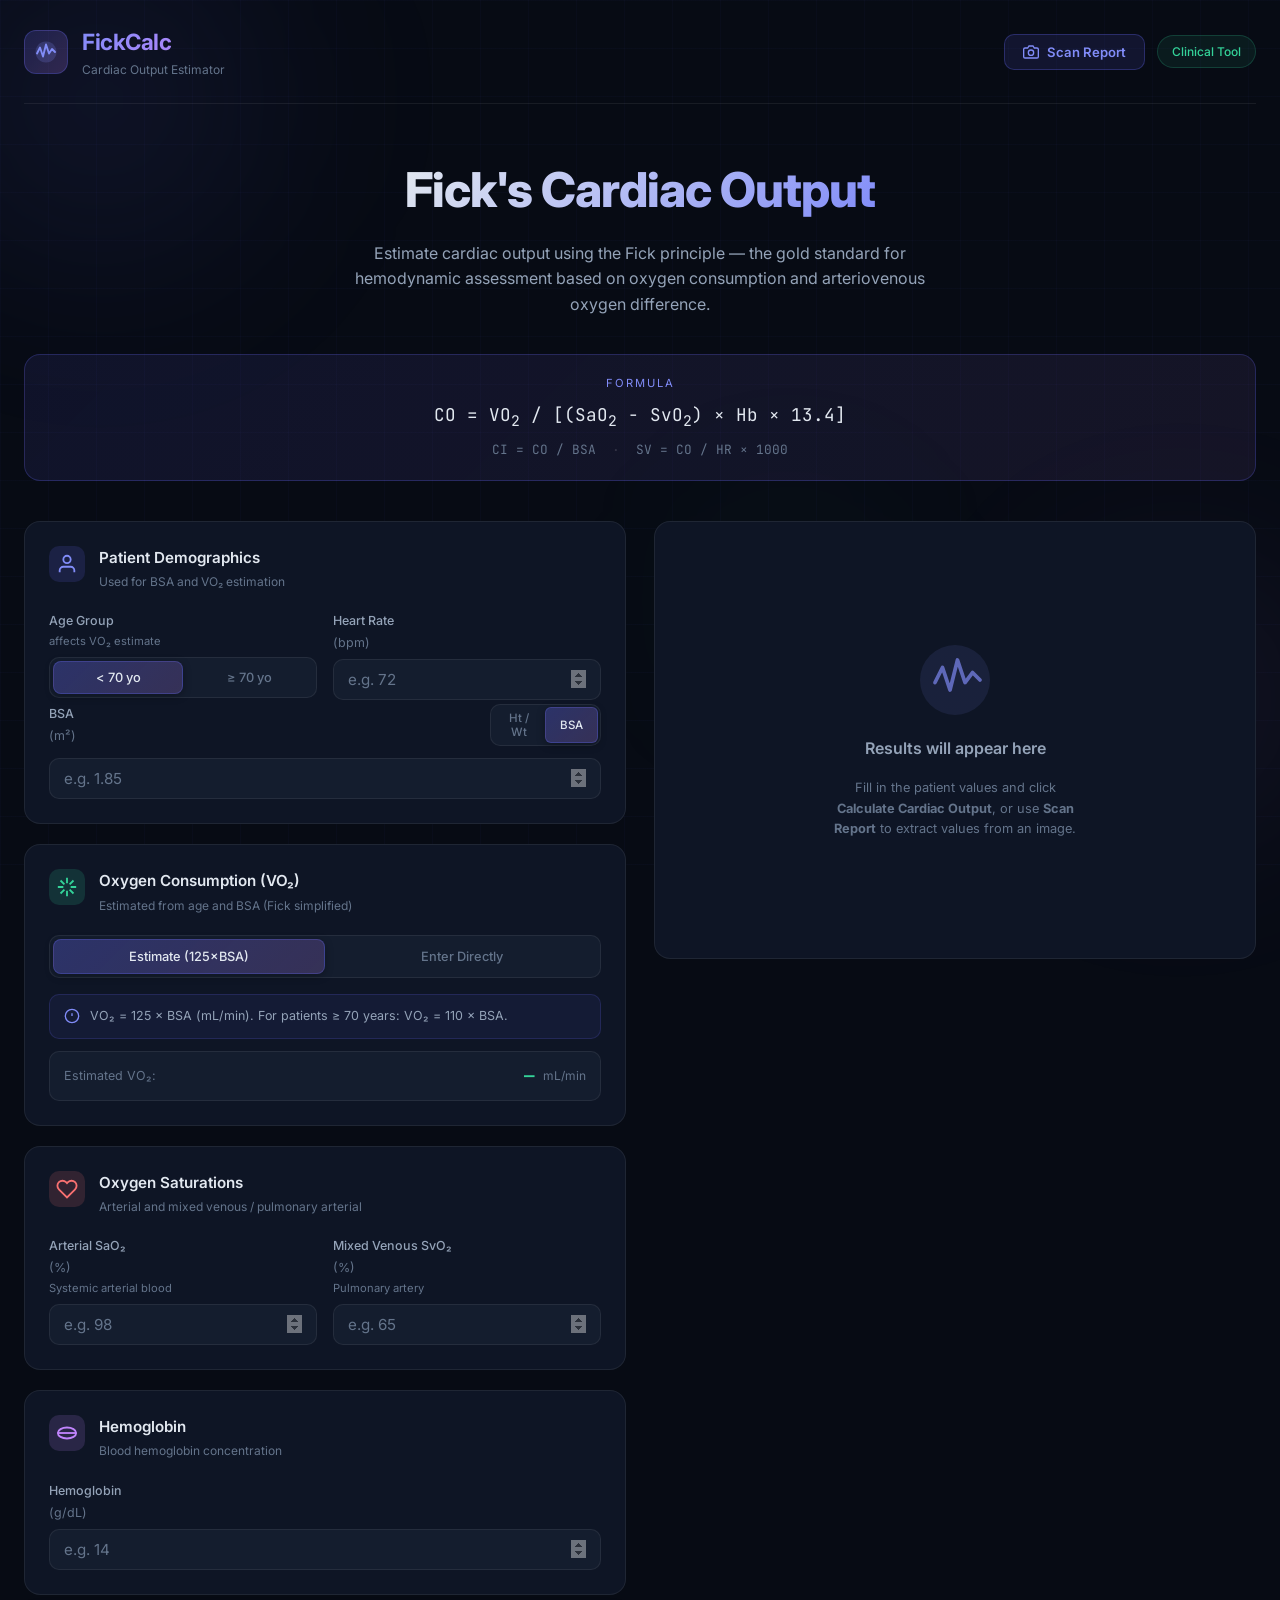
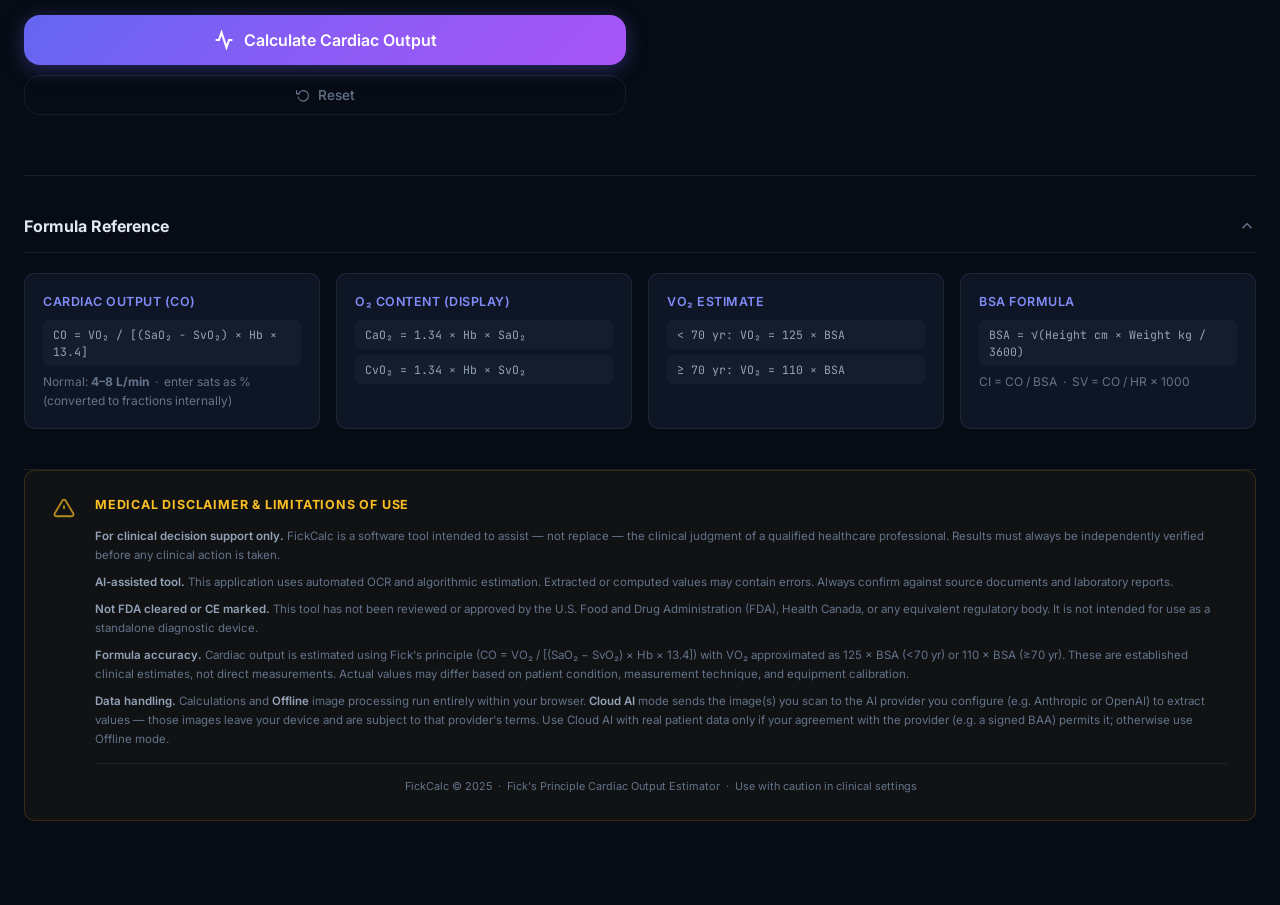
==== commit 54bf6357: "Add cloud AI image extraction alongside offline Tesseract OCR The Tesseract OCR + regex pipeline is " ====
--- a/index.html
+++ b/index.html
@@ -25,13 +25,20 @@
           <svg viewBox="0 0 24 24" fill="none" stroke="currentColor" stroke-width="2"><rect x="3" y="3" width="18" height="18" rx="2"/><circle cx="12" cy="12" r="4"/><line x1="12" y1="2" x2="12" y2="4"/><line x1="12" y1="20" x2="12" y2="22"/><line x1="2" y1="12" x2="4" y2="12"/><line x1="20" y1="12" x2="22" y2="12"/></svg>
           Scan Reports / Lab Values
         </div>
-        <button class="ocr-close" id="ocr-close">✕</button>
+        <div class="ocr-modal-actions">
+          <button class="ocr-settings-btn" id="ocr-settings-btn" title="AI settings" aria-label="AI settings">⚙</button>
+          <button class="ocr-close" id="ocr-close">✕</button>
+        </div>
       </div>
 
       <div class="ocr-body">
         <!-- Step 1: Image Queue -->
         <div class="ocr-step" id="ocr-step-1">
-          <p class="ocr-hint">Add one or more images — lab reports, ABG printouts, Epic flowsheet screenshots. OCR runs entirely on your device.</p>
+          <div class="ocr-mode-toggle" id="ocr-mode-toggle">
+            <button class="ocr-mode-btn" data-mode="cloud" id="ocr-mode-cloud">AI (cloud)</button>
+            <button class="ocr-mode-btn" data-mode="offline" id="ocr-mode-offline">Offline (on-device)</button>
+          </div>
+          <p class="ocr-hint" id="ocr-hint">Add one or more images, then Scan.</p>
 
           <input type="file" id="ocr-file-input" accept="image/*" style="display:none" />
           <div class="ocr-capture-buttons">
@@ -55,7 +62,7 @@
 
           <button class="ocr-scan-all-btn" id="ocr-scan-all-btn" style="display:none">
             <svg viewBox="0 0 24 24" fill="none" stroke="currentColor" stroke-width="2"><polyline points="22 12 18 12 15 21 9 3 6 12 2 12"/></svg>
-            Scan All Images
+            <span id="ocr-scan-all-label">Scan All Images</span>
           </button>
         </div>
 
@@ -68,7 +75,7 @@
               <div class="ocr-progress-bar" id="ocr-progress-bar"></div>
             </div>
             <p class="ocr-batch-status" id="ocr-batch-status"></p>
-            <p class="ocr-progress-note">Running entirely on your device — no data sent anywhere.</p>
+            <p class="ocr-progress-note" id="ocr-progress-note">Running entirely on your device — no data sent anywhere.</p>
           </div>
         </div>
 
@@ -91,6 +98,43 @@
               Add More / Rescan
             </button>
             <button class="ocr-apply-btn" id="ocr-apply-btn">Apply to Calculator</button>
+          </div>
+        </div>
+
+        <!-- AI Settings (cloud mode) -->
+        <div class="ocr-settings-panel" id="ocr-settings-panel" style="display:none">
+          <h3 class="ocr-settings-title">AI Settings</h3>
+          <label class="ocr-settings-field">Provider
+            <select id="ai-provider">
+              <option value="claude">Claude (Anthropic)</option>
+              <option value="openai">OpenAI</option>
+            </select>
+          </label>
+          <label class="ocr-settings-field">API key
+            <input id="ai-key" type="password" autocomplete="off" spellcheck="false" placeholder="paste your key" />
+          </label>
+          <label class="ocr-settings-field">Model <span class="ocr-settings-opt">optional</span>
+            <input id="ai-model" type="text" autocomplete="off" spellcheck="false" placeholder="claude-opus-4-8" />
+          </label>
+          <label class="ocr-settings-field">Base URL <span class="ocr-settings-opt">optional</span>
+            <input id="ai-baseurl" type="text" autocomplete="off" spellcheck="false" placeholder="https://api.anthropic.com" />
+          </label>
+          <p class="ocr-settings-note">Your key is stored only in this browser (localStorage) and sent only to the provider you choose. Avoid using a shared key on a shared device.</p>
+          <div class="ocr-settings-actions">
+            <button class="ocr-btn-ghost" id="ai-settings-cancel">Cancel</button>
+            <button class="ocr-btn-primary" id="ai-settings-save">Save</button>
+          </div>
+        </div>
+
+        <!-- Cloud consent gate -->
+        <div class="ocr-consent" id="ocr-consent" style="display:none">
+          <svg viewBox="0 0 24 24" fill="none" stroke="currentColor" stroke-width="2" class="ocr-consent-icon"><path d="M10.29 3.86L1.82 18a2 2 0 0 0 1.71 3h16.94a2 2 0 0 0 1.71-3L13.71 3.86a2 2 0 0 0-3.42 0z"/><line x1="12" y1="9" x2="12" y2="13"/><line x1="12" y1="17" x2="12.01" y2="17"/></svg>
+          <h3 class="ocr-consent-title">Send images to the cloud?</h3>
+          <p class="ocr-consent-text">To read your images, they will be sent to <strong id="ocr-consent-provider">the AI provider</strong> over the internet. They leave this device and are subject to that provider's terms.</p>
+          <p class="ocr-consent-warn">Use real patient data only if your agreement with the provider (e.g. a signed BAA) permits it. For fully on-device processing, use <strong>Offline</strong> mode instead.</p>
+          <div class="ocr-consent-actions">
+            <button class="ocr-btn-ghost" id="ocr-consent-cancel">Cancel</button>
+            <button class="ocr-btn-primary" id="ocr-consent-accept">I understand — continue</button>
           </div>
         </div>
       </div>
@@ -269,11 +313,11 @@
             <div class="form-grid">
               <div class="form-group">
                 <label for="sao2" class="form-label">Arterial SaO₂ <span class="unit">(%)</span><span class="label-hint">Systemic arterial blood</span></label>
-                <input id="sao2" type="number" class="form-input" placeholder="e.g. 98" min="0" max="100" step="0.1" />
+                <input id="sao2" type="number" class="form-input" placeholder="e.g. 98" min="20" max="100" step="0.1" />
               </div>
               <div class="form-group">
                 <label for="svo2" class="form-label">Mixed Venous SvO₂ <span class="unit">(%)</span><span class="label-hint">Pulmonary artery</span></label>
-                <input id="svo2" type="number" class="form-input" placeholder="e.g. 65" min="0" max="100" step="0.1" />
+                <input id="svo2" type="number" class="form-input" placeholder="e.g. 65" min="10" max="100" step="0.1" />
               </div>
             </div>
           </div>
@@ -434,7 +478,7 @@
             <strong>Formula accuracy.</strong> Cardiac output is estimated using Fick's principle (CO = VO₂ / [(SaO₂ − SvO₂) × Hb × 13.4]) with VO₂ approximated as 125 × BSA (&lt;70 yr) or 110 × BSA (≥70 yr). These are established clinical estimates, not direct measurements. Actual values may differ based on patient condition, measurement technique, and equipment calibration.
           </p>
           <p class="disclaimer-footer-text">
-            <strong>No data transmission.</strong> All calculations and OCR processing occur entirely within your browser. No patient data is transmitted to any external server.
+            <strong>Data handling.</strong> Calculations and <strong>Offline</strong> image processing run entirely within your browser. <strong>Cloud AI</strong> mode sends the image(s) you scan to the AI provider you configure (e.g. Anthropic or OpenAI) to extract values — those images leave your device and are subject to that provider's terms. Use Cloud AI with real patient data only if your agreement with the provider (e.g. a signed BAA) permits it; otherwise use Offline mode.
           </p>
           <p class="disclaimer-footer-text disclaimer-footer-copy">
             FickCalc &copy; 2025 &nbsp;&middot;&nbsp; Fick's Principle Cardiac Output Estimator &nbsp;&middot;&nbsp; Use with caution in clinical settings
@@ -444,8 +488,9 @@
     </footer>
   </div>
 
-  <!-- Tesseract.js loaded lazily on first Scan tap -->
+  <!-- Offline mode lazy-loads self-hosted Tesseract; cloud AI uses fetch (ai-extract.js) -->
   <script src="app.js"></script>
+  <script src="ai-extract.js"></script>
   <script src="ocr.js"></script>
 </body>
 </html>
--- a/ocr.css
+++ b/ocr.css
@@ -220,3 +220,71 @@
 .field-toggle-header { display: flex; align-items: center; justify-content: space-between; margin-bottom: 6px; }
 .seg-ctrl--mini { padding: 2px; gap: 1px; }
 .seg-ctrl--mini .seg-btn { padding: 4px 10px; font-size: 0.72rem; border-radius: 6px; }
+
+/* ===== MODAL HEADER ACTIONS / SETTINGS GEAR ===== */
+.ocr-modal-actions { display: flex; align-items: center; gap: 8px; }
+.ocr-settings-btn {
+  width: 28px; height: 28px; border-radius: 8px; border: 1px solid var(--border);
+  background: transparent; color: var(--text-muted); cursor: pointer; font-size: 0.9rem; line-height: 1;
+  display: flex; align-items: center; justify-content: center; transition: all 0.2s;
+}
+.ocr-settings-btn:hover { border-color: var(--border-hover); color: var(--text); }
+
+/* ===== SCAN MODE TOGGLE ===== */
+.ocr-mode-toggle {
+  display: flex; gap: 2px; padding: 3px; margin-bottom: 14px;
+  background: var(--surface-2); border: 1px solid var(--border); border-radius: 10px;
+}
+.ocr-mode-btn {
+  flex: 1; padding: 8px 10px; border: none; border-radius: 7px; cursor: pointer;
+  background: transparent; color: var(--text-muted);
+  font-family: 'Inter', sans-serif; font-size: 0.78rem; font-weight: 600; transition: all 0.15s;
+}
+.ocr-mode-btn:hover { color: var(--text-dim); }
+.ocr-mode-btn.active { background: rgba(99,102,241,0.15); color: var(--indigo); box-shadow: inset 0 0 0 1px rgba(99,102,241,0.3); }
+
+/* ===== AI SETTINGS PANEL ===== */
+.ocr-settings-panel { display: flex; flex-direction: column; gap: 14px; }
+.ocr-settings-title { font-size: 0.95rem; font-weight: 600; color: var(--text); margin: 0; }
+.ocr-settings-field {
+  display: flex; flex-direction: column; gap: 6px;
+  font-size: 0.72rem; text-transform: uppercase; letter-spacing: 0.5px; color: var(--text-muted);
+}
+.ocr-settings-opt { text-transform: none; letter-spacing: 0; font-weight: 400; opacity: 0.8; }
+.ocr-settings-field select, .ocr-settings-field input {
+  background: var(--surface-2); border: 1px solid var(--border); border-radius: var(--radius-sm);
+  padding: 10px 12px; color: var(--text); font-family: 'Inter', sans-serif; font-size: 0.9rem;
+  text-transform: none; letter-spacing: 0; outline: none; transition: border-color 0.2s, box-shadow 0.2s;
+}
+.ocr-settings-field input:focus, .ocr-settings-field select:focus {
+  border-color: var(--indigo); box-shadow: 0 0 0 3px rgba(99,102,241,0.15);
+}
+.ocr-settings-note { font-size: 0.72rem; color: var(--text-muted); line-height: 1.5; margin: 0; }
+.ocr-settings-actions { display: flex; gap: 10px; margin-top: 4px; }
+
+/* Shared modal buttons (settings + consent) */
+.ocr-btn-ghost {
+  flex: 1; padding: 11px 14px; border-radius: var(--radius-sm);
+  background: transparent; border: 1px solid var(--border); color: var(--text-muted);
+  font-family: 'Inter', sans-serif; font-size: 0.82rem; cursor: pointer; transition: all 0.2s;
+}
+.ocr-btn-ghost:hover { border-color: var(--border-hover); color: var(--text-dim); }
+.ocr-btn-primary {
+  flex: 2; padding: 11px; border-radius: var(--radius-sm);
+  background: linear-gradient(135deg, #6366f1, #8b5cf6); border: none; color: #fff;
+  font-family: 'Inter', sans-serif; font-size: 0.82rem; font-weight: 600;
+  cursor: pointer; transition: all 0.2s; box-shadow: 0 4px 14px rgba(99,102,241,0.3);
+}
+.ocr-btn-primary:hover { filter: brightness(1.1); }
+
+/* ===== CLOUD CONSENT GATE ===== */
+.ocr-consent { text-align: center; padding: 12px 4px; }
+.ocr-consent-icon { width: 40px; height: 40px; color: var(--amber); margin-bottom: 12px; }
+.ocr-consent-title { font-size: 1rem; font-weight: 600; color: var(--text); margin: 0 0 10px; }
+.ocr-consent-text { font-size: 0.85rem; color: var(--text-dim); line-height: 1.6; margin: 0 0 10px; }
+.ocr-consent-warn {
+  font-size: 0.78rem; color: var(--amber); line-height: 1.55; margin: 0 0 18px; text-align: left;
+  background: rgba(251,191,36,0.08); border: 1px solid rgba(251,191,36,0.25);
+  border-radius: var(--radius-sm); padding: 10px 12px;
+}
+.ocr-consent-actions { display: flex; gap: 10px; }
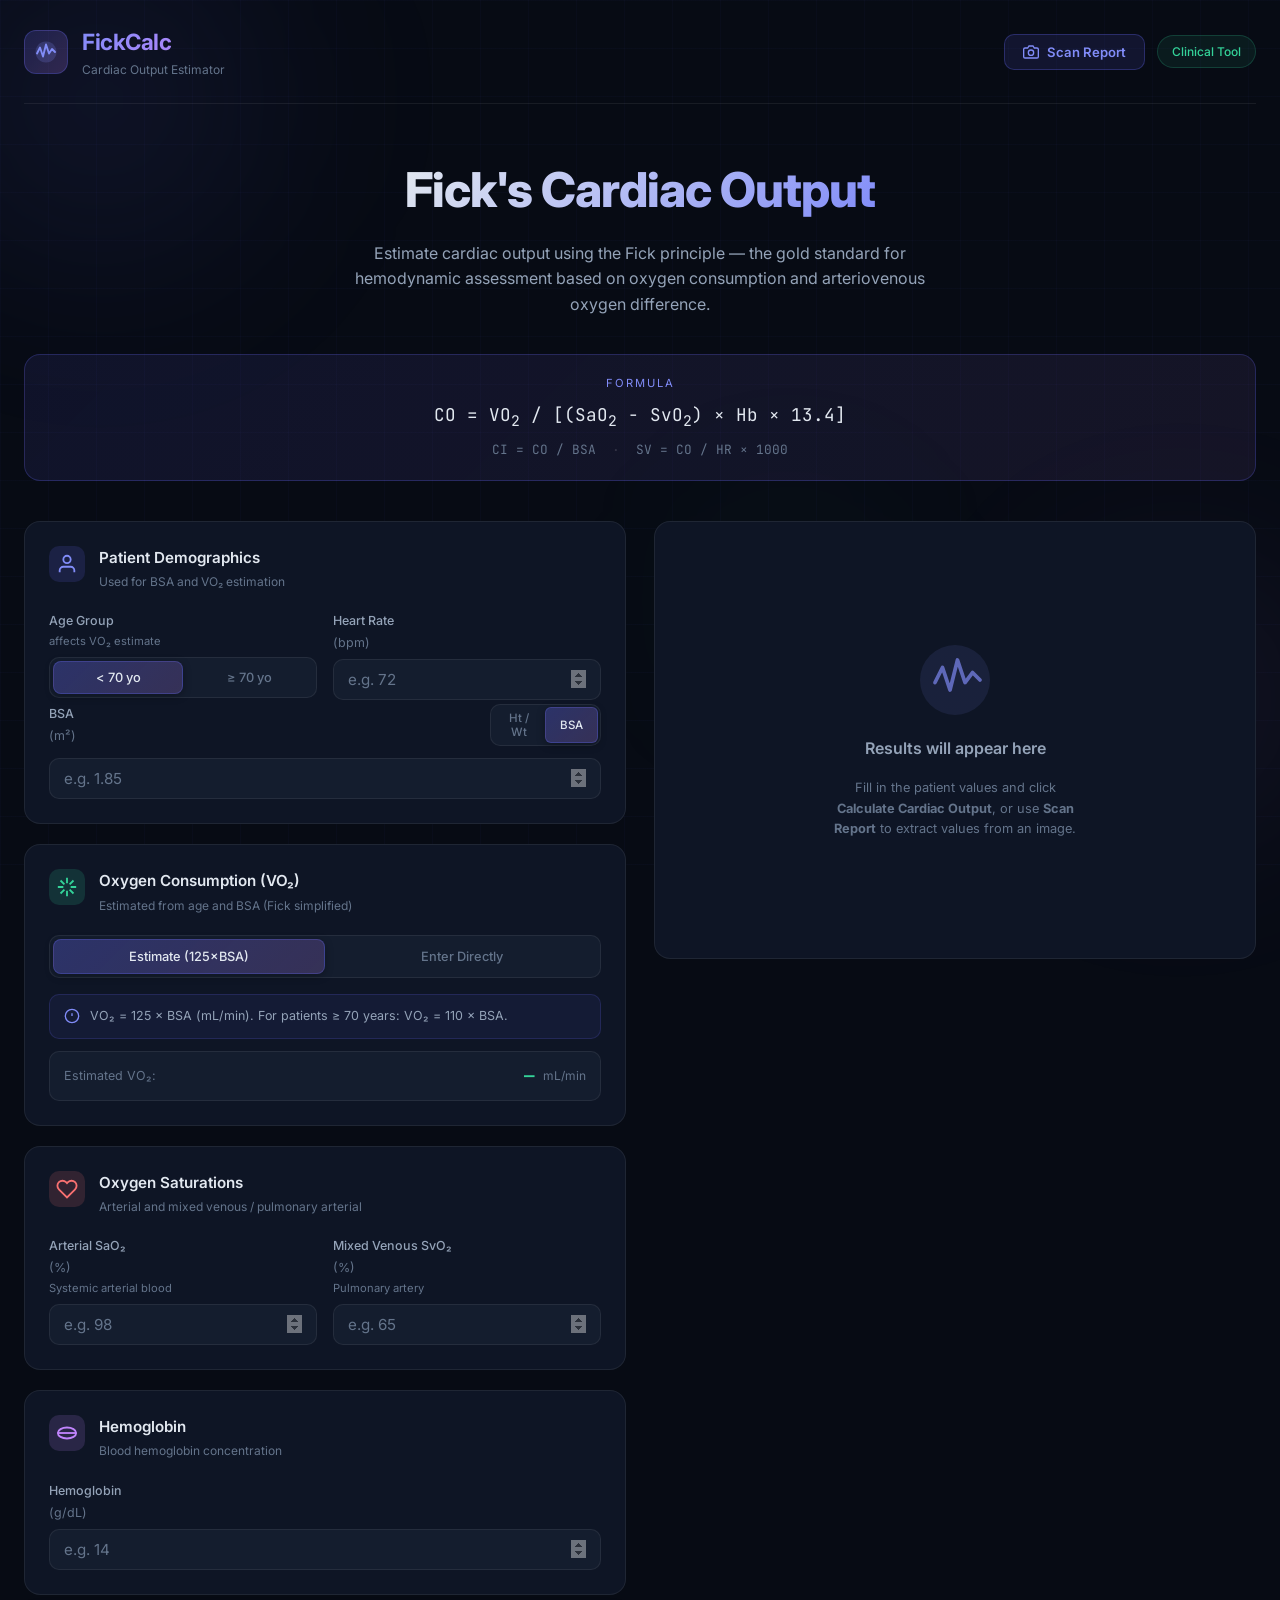
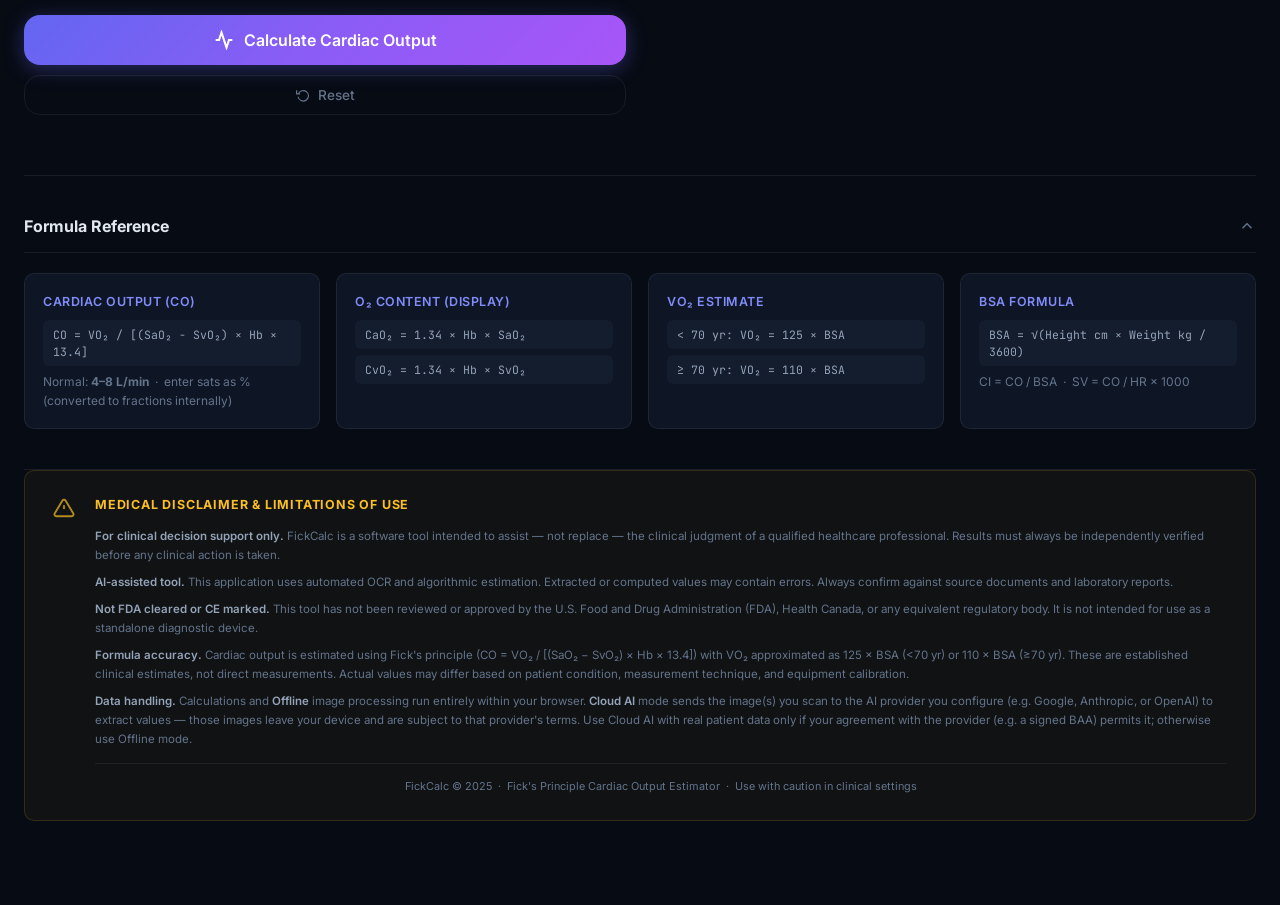
==== commit c02b56fe: "Add Google Gemini adapter as a free-tier AI extraction option Gemini's API has a no-cost, rate-limit" ====
--- a/index.html
+++ b/index.html
@@ -106,6 +106,7 @@
           <h3 class="ocr-settings-title">AI Settings</h3>
           <label class="ocr-settings-field">Provider
             <select id="ai-provider">
+              <option value="gemini">Google Gemini (free tier)</option>
               <option value="claude">Claude (Anthropic)</option>
               <option value="openai">OpenAI</option>
             </select>
@@ -114,10 +115,10 @@
             <input id="ai-key" type="password" autocomplete="off" spellcheck="false" placeholder="paste your key" />
           </label>
           <label class="ocr-settings-field">Model <span class="ocr-settings-opt">optional</span>
-            <input id="ai-model" type="text" autocomplete="off" spellcheck="false" placeholder="claude-opus-4-8" />
+            <input id="ai-model" type="text" autocomplete="off" spellcheck="false" placeholder="gemini-2.0-flash" />
           </label>
           <label class="ocr-settings-field">Base URL <span class="ocr-settings-opt">optional</span>
-            <input id="ai-baseurl" type="text" autocomplete="off" spellcheck="false" placeholder="https://api.anthropic.com" />
+            <input id="ai-baseurl" type="text" autocomplete="off" spellcheck="false" placeholder="https://generativelanguage.googleapis.com" />
           </label>
           <p class="ocr-settings-note">Your key is stored only in this browser (localStorage) and sent only to the provider you choose. Avoid using a shared key on a shared device.</p>
           <div class="ocr-settings-actions">
@@ -478,7 +479,7 @@
             <strong>Formula accuracy.</strong> Cardiac output is estimated using Fick's principle (CO = VO₂ / [(SaO₂ − SvO₂) × Hb × 13.4]) with VO₂ approximated as 125 × BSA (&lt;70 yr) or 110 × BSA (≥70 yr). These are established clinical estimates, not direct measurements. Actual values may differ based on patient condition, measurement technique, and equipment calibration.
           </p>
           <p class="disclaimer-footer-text">
-            <strong>Data handling.</strong> Calculations and <strong>Offline</strong> image processing run entirely within your browser. <strong>Cloud AI</strong> mode sends the image(s) you scan to the AI provider you configure (e.g. Anthropic or OpenAI) to extract values — those images leave your device and are subject to that provider's terms. Use Cloud AI with real patient data only if your agreement with the provider (e.g. a signed BAA) permits it; otherwise use Offline mode.
+            <strong>Data handling.</strong> Calculations and <strong>Offline</strong> image processing run entirely within your browser. <strong>Cloud AI</strong> mode sends the image(s) you scan to the AI provider you configure (e.g. Google, Anthropic, or OpenAI) to extract values — those images leave your device and are subject to that provider's terms. Use Cloud AI with real patient data only if your agreement with the provider (e.g. a signed BAA) permits it; otherwise use Offline mode.
           </p>
           <p class="disclaimer-footer-text disclaimer-footer-copy">
             FickCalc &copy; 2025 &nbsp;&middot;&nbsp; Fick's Principle Cardiac Output Estimator &nbsp;&middot;&nbsp; Use with caution in clinical settings
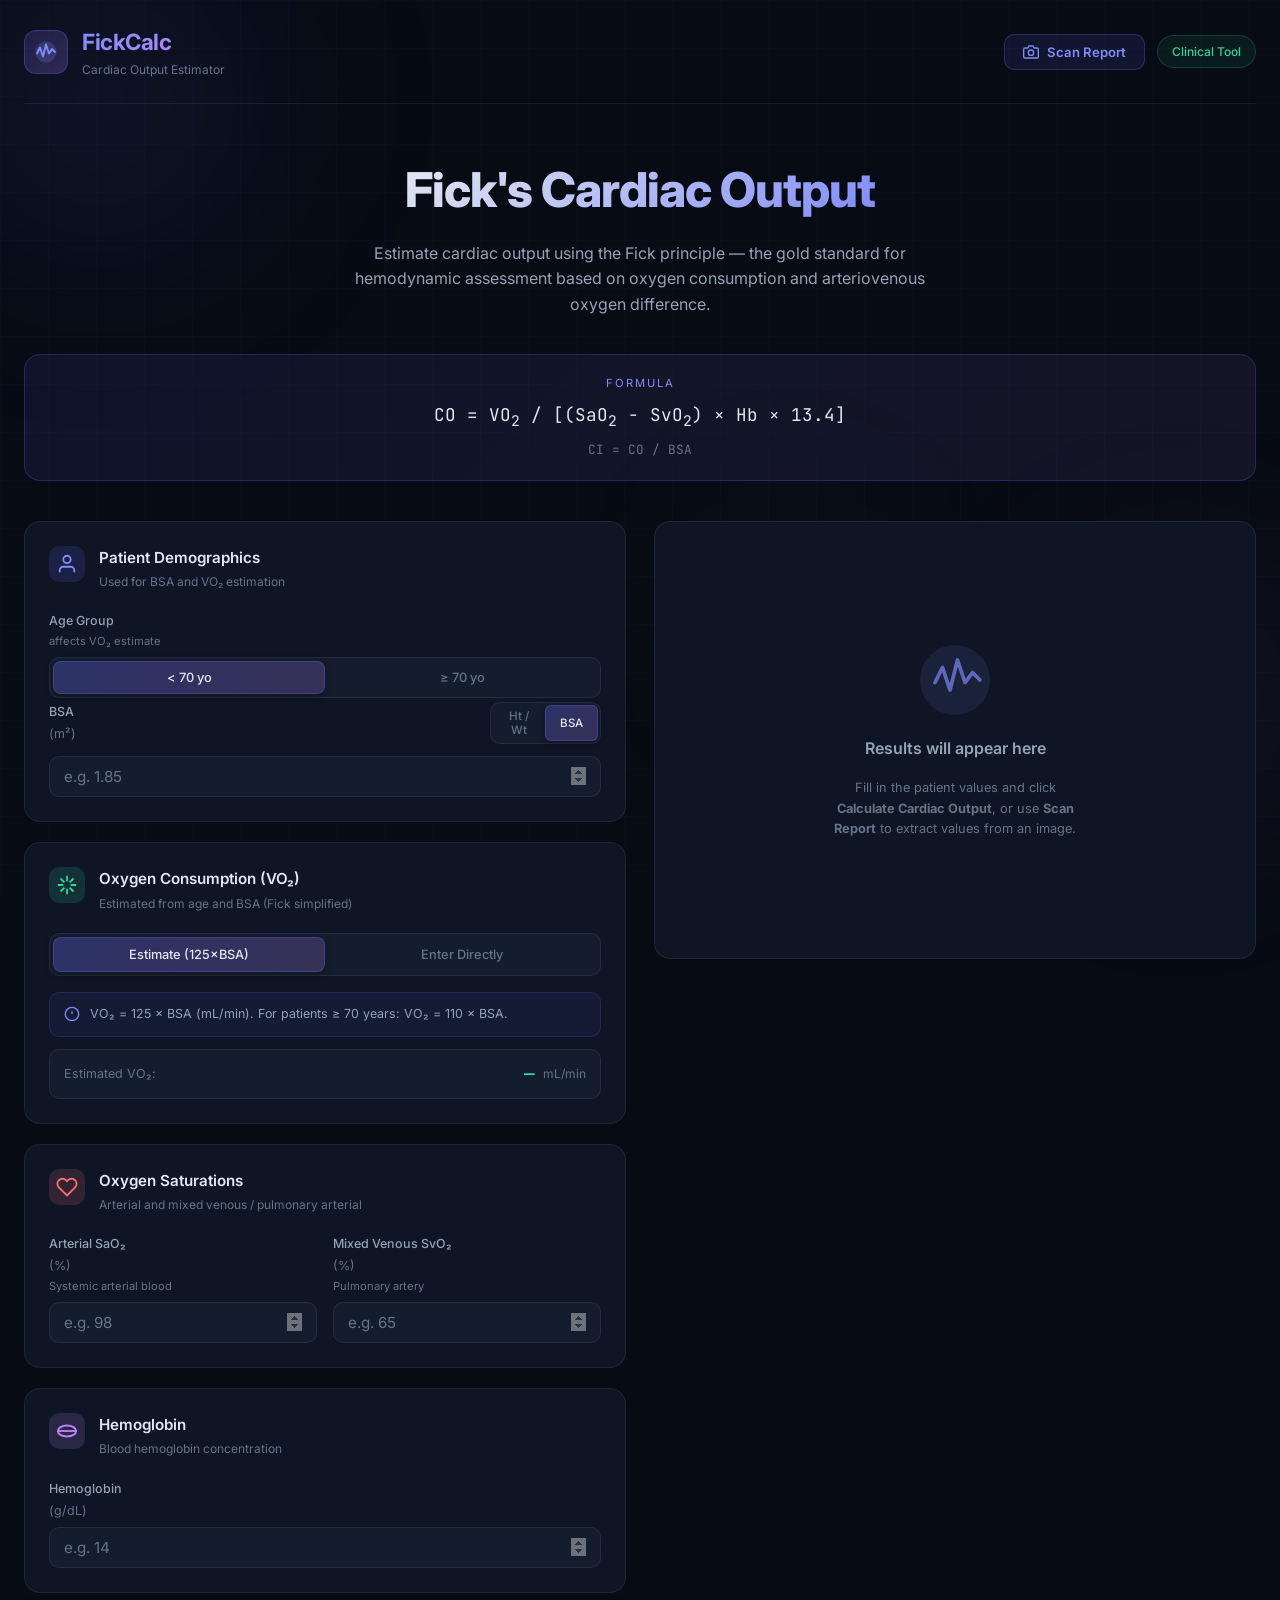
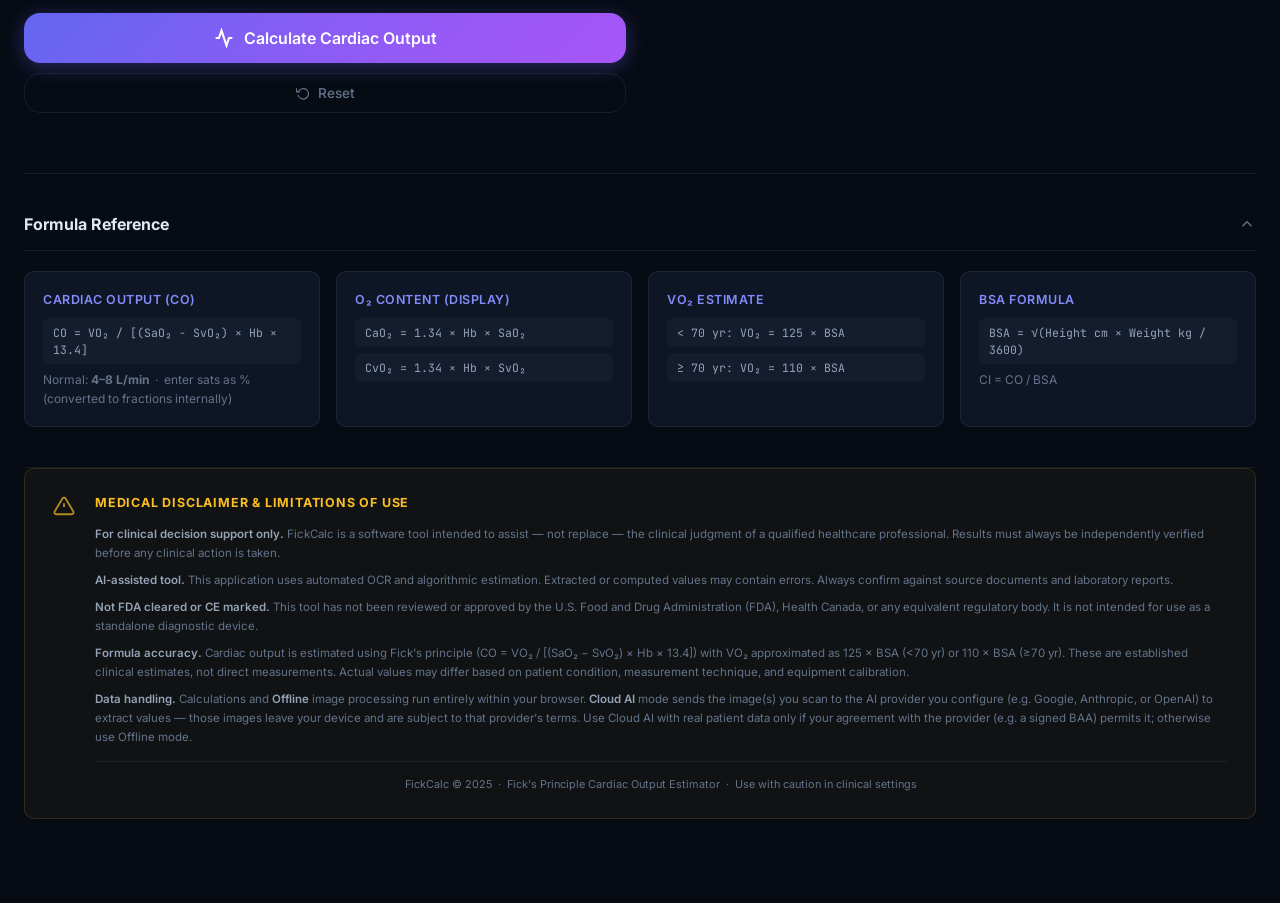
==== commit 83e183fe: "Remove heart rate and stroke volume from the calculator HR only fed into SV (CO/HR x 1000) and didn'" ====
--- a/index.html
+++ b/index.html
@@ -4,7 +4,7 @@
   <meta charset="UTF-8" />
   <meta name="viewport" content="width=device-width, initial-scale=1.0" />
   <title>Fick Cardiac Output Calculator</title>
-  <meta name="description" content="Calculate cardiac output, cardiac index, and stroke volume using Fick's formula. Supports camera-based OCR for automatic data entry." />
+  <meta name="description" content="Calculate cardiac output and cardiac index using Fick's formula. Supports camera-based OCR for automatic data entry." />
   <link rel="preconnect" href="https://fonts.googleapis.com" />
   <link rel="preconnect" href="https://fonts.gstatic.com" crossorigin />
   <link href="https://fonts.googleapis.com/css2?family=Inter:wght@300;400;500;600;700;800&family=JetBrains+Mono:wght@400;500&display=swap" rel="stylesheet" />
@@ -187,8 +187,6 @@
         </div>
         <div class="formula-sub-row">
           <span>CI = CO / BSA</span>
-          <span class="formula-dot">·</span>
-          <span>SV = CO / HR × 1000</span>
         </div>
       </div>
 
@@ -221,18 +219,11 @@
               </div>
             </div>
 
-            <div class="form-grid">
-              <div class="form-group">
-                <label class="form-label">Age Group <span class="label-hint">affects VO₂ estimate</span></label>
-                <div class="seg-ctrl" id="age-ctrl">
-                  <button class="seg-btn active" data-val="young" id="age-young-btn">&lt; 70 yo</button>
-                  <button class="seg-btn" data-val="elderly" id="age-elderly-btn">≥ 70 yo</button>
-                </div>
-              </div>
-
-              <div class="form-group">
-                <label for="hr" class="form-label">Heart Rate <span class="unit">(bpm)</span></label>
-                <input id="hr" type="number" class="form-input" placeholder="e.g. 72" min="20" max="300" step="1" />
+            <div class="form-group">
+              <label class="form-label">Age Group <span class="label-hint">affects VO₂ estimate</span></label>
+              <div class="seg-ctrl" id="age-ctrl">
+                <button class="seg-btn active" data-val="young" id="age-young-btn">&lt; 70 yo</button>
+                <button class="seg-btn" data-val="elderly" id="age-elderly-btn">≥ 70 yo</button>
               </div>
             </div>
 
@@ -382,12 +373,6 @@
                 <div class="result-unit">L/min/m²</div>
                 <div class="result-range" id="ci-range"></div>
               </div>
-              <div class="result-card result-card--tertiary">
-                <div class="result-label">Stroke Volume</div>
-                <div class="result-value" id="sv-val">—</div>
-                <div class="result-unit">mL/beat</div>
-                <div class="result-range" id="sv-range"></div>
-              </div>
             </div>
             <div class="card derived-card">
               <h4 class="derived-title">Intermediate Calculations</h4>
@@ -437,7 +422,7 @@
           <div class="ref-card">
             <h4 class="ref-card-title">BSA Formula</h4>
             <div class="ref-formula">BSA = √(Height cm × Weight kg / 3600)</div>
-            <p class="ref-desc">CI = CO / BSA &nbsp;·&nbsp; SV = CO / HR × 1000</p>
+            <p class="ref-desc">CI = CO / BSA</p>
           </div>
         </div>
       </section>
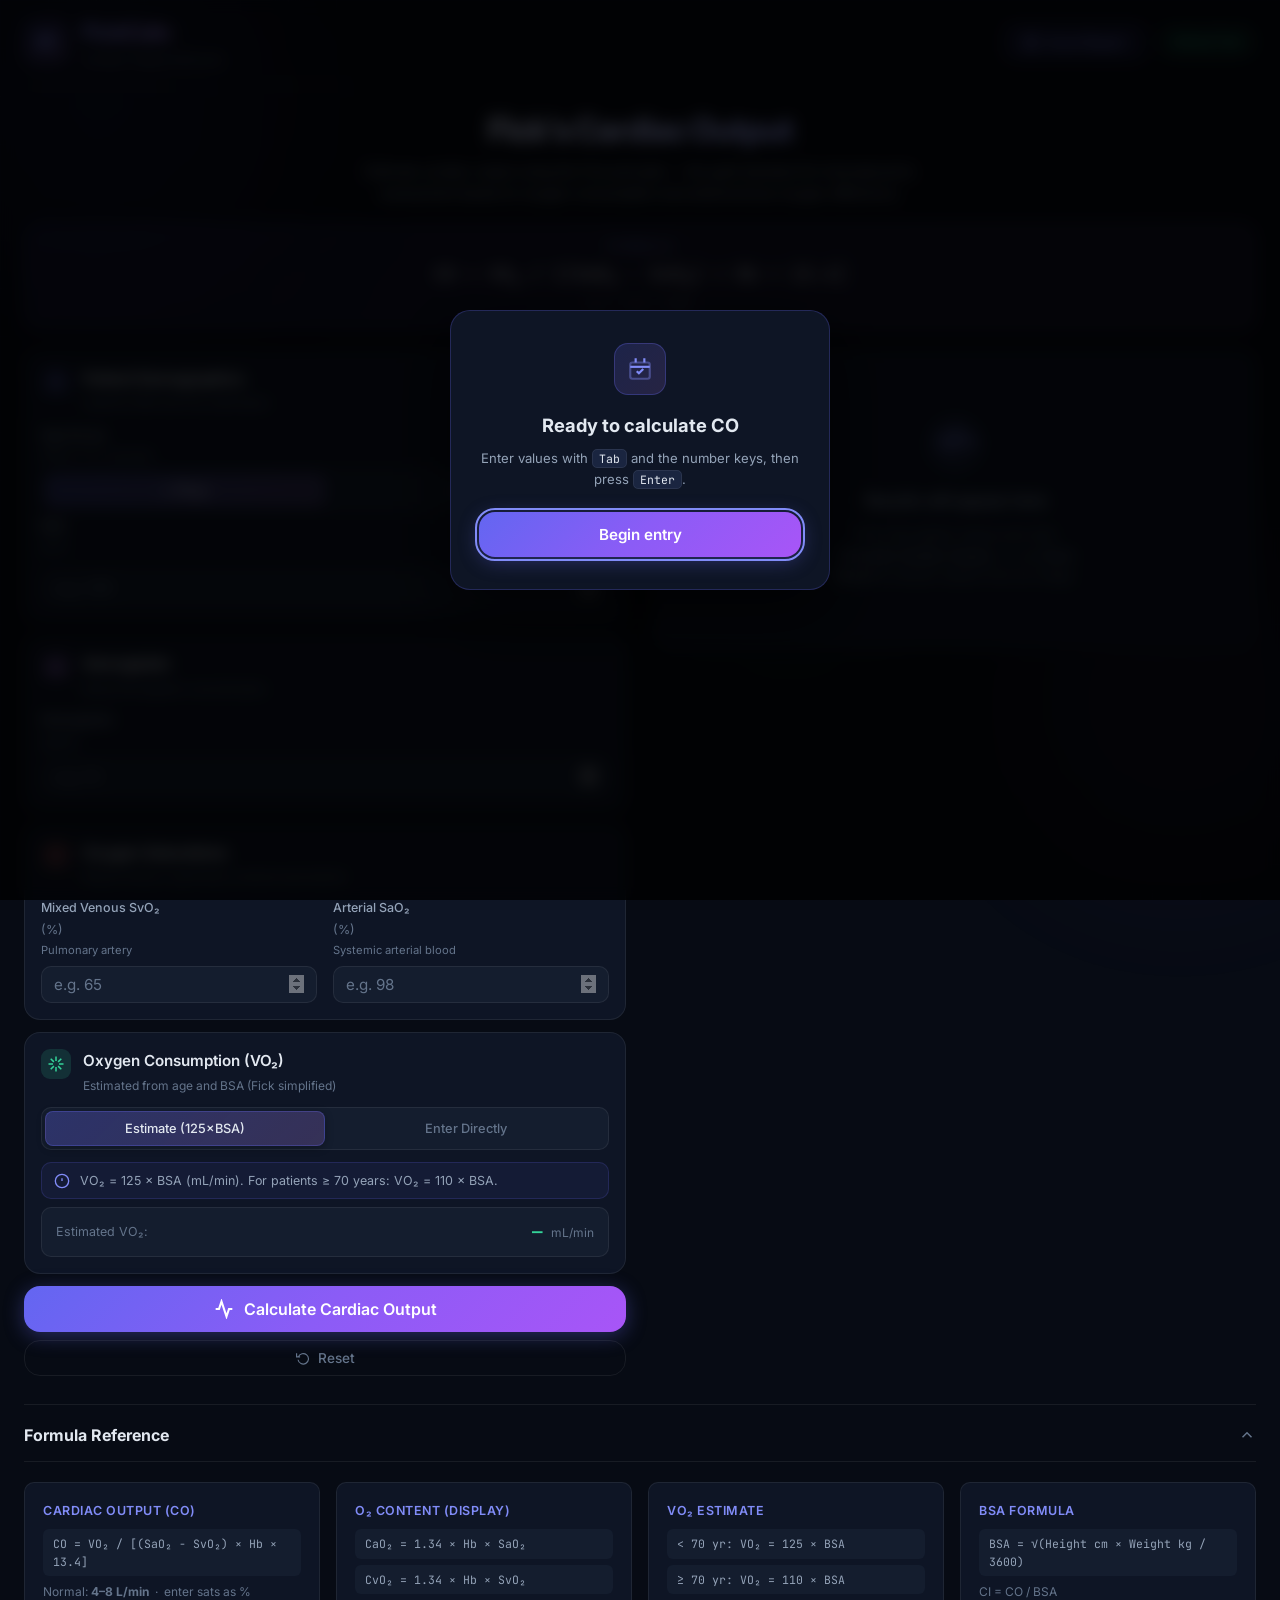
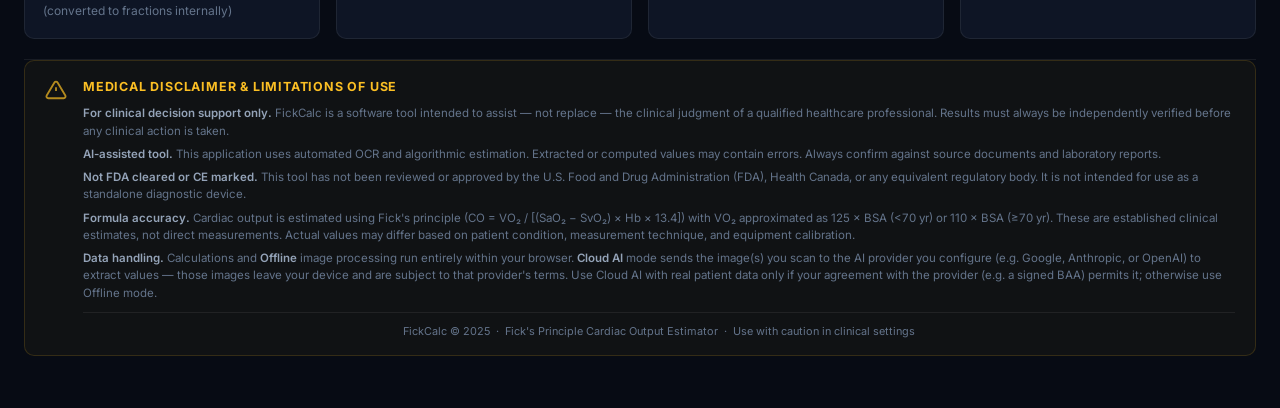
==== commit 761b8c52: "Add keyboard-first data entry flow with a start popup Reorder inputs so Tab walks straight through a" ====
--- a/index.html
+++ b/index.html
@@ -16,6 +16,18 @@
   <div class="bg-orb orb-1"></div>
   <div class="bg-orb orb-2"></div>
   <div class="bg-orb orb-3"></div>
+
+  <!-- Start / "Begin entry" popup -->
+  <div class="start-overlay" id="start-overlay" role="dialog" aria-modal="true" aria-labelledby="start-title">
+    <div class="start-card">
+      <div class="start-icon">
+        <svg viewBox="0 0 24 24" fill="none" stroke="currentColor" stroke-width="2"><path d="M8 2v4M16 2v4"/><path d="M3 10h18"/><path d="M5 6h14a2 2 0 0 1 2 2v11a2 2 0 0 1-2 2H5a2 2 0 0 1-2-2V8a2 2 0 0 1 2-2z" opacity="0.4"/><polyline points="9 14 11 16 15 12"/></svg>
+      </div>
+      <h2 class="start-title" id="start-title">Ready to calculate CO</h2>
+      <p class="start-text">Enter values with <kbd>Tab</kbd> and the number keys, then press <kbd>Enter</kbd>.</p>
+      <button class="start-btn" id="start-begin-btn">Begin entry</button>
+    </div>
+  </div>
 
   <!-- OCR Modal -->
   <div class="ocr-overlay" id="ocr-overlay">
@@ -220,10 +232,10 @@
             </div>
 
             <div class="form-group">
-              <label class="form-label">Age Group <span class="label-hint">affects VO₂ estimate</span></label>
-              <div class="seg-ctrl" id="age-ctrl">
-                <button class="seg-btn active" data-val="young" id="age-young-btn">&lt; 70 yo</button>
-                <button class="seg-btn" data-val="elderly" id="age-elderly-btn">≥ 70 yo</button>
+              <label class="form-label" id="age-ctrl-label">Age Group <span class="label-hint">affects VO₂ estimate</span></label>
+              <div class="seg-ctrl" id="age-ctrl" role="radiogroup" aria-labelledby="age-ctrl-label">
+                <button class="seg-btn active" data-val="young" id="age-young-btn" role="radio" aria-checked="true" tabindex="0">&lt; 70 yo</button>
+                <button class="seg-btn" data-val="elderly" id="age-elderly-btn" role="radio" aria-checked="false" tabindex="-1">≥ 70 yo</button>
               </div>
             </div>
 
@@ -232,8 +244,8 @@
               <div class="field-toggle-header">
                 <label class="form-label" id="bsa-height-label">BSA <span class="unit">(m²)</span></label>
                 <div class="seg-ctrl seg-ctrl--mini" id="bsa-mode-ctrl">
-                  <button class="seg-btn" data-val="height" id="bsa-height-btn">Ht / Wt</button>
-                  <button class="seg-btn active" data-val="bsa" id="bsa-direct-btn">BSA</button>
+                  <button class="seg-btn" data-val="height" id="bsa-height-btn" tabindex="-1">Ht / Wt</button>
+                  <button class="seg-btn active" data-val="bsa" id="bsa-direct-btn" tabindex="-1">BSA</button>
                 </div>
               </div>
 
@@ -257,6 +269,46 @@
 
           </div>
 
+          <!-- Hemoglobin -->
+          <div class="card">
+            <div class="card-header">
+              <div class="card-icon card-icon--purple">
+                <svg viewBox="0 0 24 24" fill="none" stroke="currentColor" stroke-width="2"><ellipse cx="12" cy="12" rx="10" ry="6"/><line x1="2" y1="12" x2="22" y2="12"/></svg>
+              </div>
+              <div>
+                <h3 class="card-title">Hemoglobin</h3>
+                <p class="card-desc">Blood hemoglobin concentration</p>
+              </div>
+            </div>
+            <div class="form-group">
+              <label for="hgb" class="form-label">Hemoglobin <span class="unit">(g/dL)</span></label>
+              <input id="hgb" type="number" class="form-input" placeholder="e.g. 14" min="1" max="25" step="0.1" />
+            </div>
+          </div>
+
+          <!-- O2 Saturations -->
+          <div class="card">
+            <div class="card-header">
+              <div class="card-icon card-icon--red">
+                <svg viewBox="0 0 24 24" fill="none" stroke="currentColor" stroke-width="2"><path d="M20.84 4.61a5.5 5.5 0 0 0-7.78 0L12 5.67l-1.06-1.06a5.5 5.5 0 0 0-7.78 7.78l1.06 1.06L12 21.23l7.78-7.78 1.06-1.06a5.5 5.5 0 0 0 0-7.78z"/></svg>
+              </div>
+              <div>
+                <h3 class="card-title">Oxygen Saturations</h3>
+                <p class="card-desc">Mixed venous / pulmonary arterial and arterial</p>
+              </div>
+            </div>
+            <div class="form-grid">
+              <div class="form-group">
+                <label for="svo2" class="form-label">Mixed Venous SvO₂ <span class="unit">(%)</span><span class="label-hint">Pulmonary artery</span></label>
+                <input id="svo2" type="number" class="form-input" placeholder="e.g. 65" min="10" max="100" step="0.1" />
+              </div>
+              <div class="form-group">
+                <label for="sao2" class="form-label">Arterial SaO₂ <span class="unit">(%)</span><span class="label-hint">Systemic arterial blood</span></label>
+                <input id="sao2" type="number" class="form-input" placeholder="e.g. 98" min="20" max="100" step="0.1" />
+              </div>
+            </div>
+          </div>
+
           <!-- Oxygen Consumption -->
           <div class="card">
             <div class="card-header">
@@ -269,8 +321,8 @@
               </div>
             </div>
             <div class="seg-ctrl-full" id="vo2-mode-ctrl">
-              <button class="seg-btn-full active" data-val="estimate" id="vo2-estimate-btn">Estimate (125×BSA)</button>
-              <button class="seg-btn-full" data-val="measured" id="vo2-measured-btn">Enter Directly</button>
+              <button class="seg-btn-full active" data-val="estimate" id="vo2-estimate-btn" tabindex="-1">Estimate (125×BSA)</button>
+              <button class="seg-btn-full" data-val="measured" id="vo2-measured-btn" tabindex="-1">Enter Directly</button>
             </div>
             <div id="vo2-estimated-section">
               <div class="info-box">
@@ -288,46 +340,6 @@
                 <label for="vo2-direct" class="form-label">VO₂ <span class="unit">(mL/min)</span></label>
                 <input id="vo2-direct" type="number" class="form-input" placeholder="e.g. 250" min="50" max="2000" step="1" />
               </div>
-            </div>
-          </div>
-
-          <!-- O2 Saturations -->
-          <div class="card">
-            <div class="card-header">
-              <div class="card-icon card-icon--red">
-                <svg viewBox="0 0 24 24" fill="none" stroke="currentColor" stroke-width="2"><path d="M20.84 4.61a5.5 5.5 0 0 0-7.78 0L12 5.67l-1.06-1.06a5.5 5.5 0 0 0-7.78 7.78l1.06 1.06L12 21.23l7.78-7.78 1.06-1.06a5.5 5.5 0 0 0 0-7.78z"/></svg>
-              </div>
-              <div>
-                <h3 class="card-title">Oxygen Saturations</h3>
-                <p class="card-desc">Arterial and mixed venous / pulmonary arterial</p>
-              </div>
-            </div>
-            <div class="form-grid">
-              <div class="form-group">
-                <label for="sao2" class="form-label">Arterial SaO₂ <span class="unit">(%)</span><span class="label-hint">Systemic arterial blood</span></label>
-                <input id="sao2" type="number" class="form-input" placeholder="e.g. 98" min="20" max="100" step="0.1" />
-              </div>
-              <div class="form-group">
-                <label for="svo2" class="form-label">Mixed Venous SvO₂ <span class="unit">(%)</span><span class="label-hint">Pulmonary artery</span></label>
-                <input id="svo2" type="number" class="form-input" placeholder="e.g. 65" min="10" max="100" step="0.1" />
-              </div>
-            </div>
-          </div>
-
-          <!-- Hemoglobin -->
-          <div class="card">
-            <div class="card-header">
-              <div class="card-icon card-icon--purple">
-                <svg viewBox="0 0 24 24" fill="none" stroke="currentColor" stroke-width="2"><ellipse cx="12" cy="12" rx="10" ry="6"/><line x1="2" y1="12" x2="22" y2="12"/></svg>
-              </div>
-              <div>
-                <h3 class="card-title">Hemoglobin</h3>
-                <p class="card-desc">Blood hemoglobin concentration</p>
-              </div>
-            </div>
-            <div class="form-group">
-              <label for="hgb" class="form-label">Hemoglobin <span class="unit">(g/dL)</span></label>
-              <input id="hgb" type="number" class="form-input" placeholder="e.g. 14" min="1" max="25" step="0.1" />
             </div>
           </div>
 
@@ -399,7 +411,7 @@
 
       <!-- Reference Section -->
       <section class="reference-section">
-        <button class="ref-toggle" id="ref-toggle" aria-expanded="false">
+        <button class="ref-toggle" id="ref-toggle" aria-expanded="false" tabindex="-1">
           <span>Formula Reference</span>
           <svg viewBox="0 0 24 24" fill="none" stroke="currentColor" stroke-width="2"><polyline points="6 9 12 15 18 9"/></svg>
         </button>
@@ -429,7 +441,7 @@
 
       <!-- Mobile bottom action bar -->
       <div class="mobile-action-bar" id="mobile-action-bar">
-        <button class="mob-scan-btn" id="mob-scan-btn">
+        <button class="mob-scan-btn" id="mob-scan-btn" tabindex="-1">
           <svg viewBox="0 0 24 24" fill="none" stroke="currentColor" stroke-width="2"><path d="M23 19a2 2 0 0 1-2 2H3a2 2 0 0 1-2-2V8a2 2 0 0 1 2-2h4l2-3h6l2 3h4a2 2 0 0 1 2 2z"/><circle cx="12" cy="13" r="4"/></svg>
           Scan
         </button>
--- a/style.css
+++ b/style.css
@@ -63,14 +63,14 @@
 .app-wrapper {
   position: relative; z-index: 1;
   max-width: 1280px; margin: 0 auto;
-  padding: 0 24px 60px;
+  padding: 0 24px 32px;
 }
 
 /* ===== HEADER ===== */
 .header {
-  padding: 24px 0;
+  padding: 14px 0;
   border-bottom: 1px solid var(--border);
-  margin-bottom: 48px;
+  margin-bottom: 20px;
 }
 .header-inner {
   display: flex; align-items: center; justify-content: space-between;
@@ -99,27 +99,27 @@
 @keyframes pulse { 0%,100%{opacity:1;} 50%{opacity:0.4;} }
 
 /* ===== HERO ===== */
-.hero { text-align: center; margin-bottom: 36px; }
+.hero { text-align: center; margin-bottom: 18px; }
 .hero-title {
-  font-size: clamp(2rem, 4vw, 3rem); font-weight: 800; letter-spacing: -1px;
+  font-size: clamp(1.5rem, 2.6vw, 2rem); font-weight: 800; letter-spacing: -1px;
   background: linear-gradient(135deg, #e2e8f0 30%, #818cf8 70%, #c084fc);
   -webkit-background-clip: text; -webkit-text-fill-color: transparent; background-clip: text;
-  margin-bottom: 12px;
-}
-.hero-desc { font-size: 1rem; color: var(--text-dim); max-width: 600px; margin: 0 auto; }
+  margin-bottom: 6px;
+}
+.hero-desc { font-size: 0.85rem; color: var(--text-dim); max-width: 600px; margin: 0 auto; }
 
 /* ===== FORMULA BANNER ===== */
 .formula-banner {
   background: linear-gradient(135deg, rgba(99,102,241,0.1), rgba(192,132,252,0.08));
   border: 1px solid rgba(99,102,241,0.25);
-  border-radius: var(--radius); padding: 20px 28px;
-  margin-bottom: 40px; text-align: center;
-}
-.formula-label { font-size: 0.7rem; text-transform: uppercase; letter-spacing: 2px; color: var(--indigo); margin-bottom: 8px; }
+  border-radius: var(--radius); padding: 14px 24px;
+  margin-bottom: 20px; text-align: center;
+}
+.formula-label { font-size: 0.7rem; text-transform: uppercase; letter-spacing: 2px; color: var(--indigo); margin-bottom: 4px; }
 .formula-main { font-family: 'JetBrains Mono', monospace; font-size: clamp(0.85rem, 2vw, 1.1rem); color: var(--text); }
 .formula-sub-row {
   display: flex; align-items: center; justify-content: center; gap: 16px;
-  margin-top: 8px; font-family: 'JetBrains Mono', monospace;
+  margin-top: 4px; font-family: 'JetBrains Mono', monospace;
   font-size: 0.8rem; color: var(--text-muted);
 }
 .formula-dot { color: var(--border-hover); }
@@ -138,15 +138,15 @@
   background: var(--surface);
   border: 1px solid var(--border);
   border-radius: var(--radius);
-  padding: 24px;
-  margin-bottom: 20px;
+  padding: 16px;
+  margin-bottom: 12px;
   transition: border-color 0.2s, box-shadow 0.2s;
 }
 .card:hover { border-color: var(--border-hover); box-shadow: var(--glow-indigo); }
-.card-header { display: flex; align-items: flex-start; gap: 14px; margin-bottom: 20px; }
+.card-header { display: flex; align-items: flex-start; gap: 12px; margin-bottom: 12px; }
 .card-icon {
-  width: 36px; height: 36px; border-radius: 10px; display: flex; align-items: center; justify-content: center;
-  flex-shrink: 0; padding: 7px;
+  width: 30px; height: 30px; border-radius: 9px; display: flex; align-items: center; justify-content: center;
+  flex-shrink: 0; padding: 6px;
 }
 .card-icon svg { width: 100%; height: 100%; }
 .card-icon--blue { background: rgba(99,102,241,0.15); color: var(--indigo); }
@@ -175,7 +175,7 @@
   color: var(--text);
   font-family: 'Inter', sans-serif;
   font-size: 0.95rem;
-  padding: 10px 14px;
+  padding: 8px 12px;
   transition: border-color 0.2s, box-shadow 0.2s, background 0.2s;
   outline: none;
   width: 100%;
@@ -219,7 +219,7 @@
 
 .seg-ctrl-full {
   display: flex; background: var(--surface-2); border: 1px solid var(--border);
-  border-radius: var(--radius-sm); padding: 3px; gap: 2px; margin-bottom: 16px;
+  border-radius: var(--radius-sm); padding: 3px; gap: 2px; margin-bottom: 12px;
 }
 .seg-btn-full {
   flex: 1; padding: 9px 12px; border: none; border-radius: 8px;
@@ -238,9 +238,9 @@
 .info-box {
   display: flex; align-items: flex-start; gap: 10px;
   background: rgba(99,102,241,0.08); border: 1px solid rgba(99,102,241,0.18);
-  border-radius: var(--radius-sm); padding: 12px 14px;
-  font-size: 0.78rem; color: var(--text-dim); line-height: 1.5;
-  margin-bottom: 12px;
+  border-radius: var(--radius-sm); padding: 9px 12px;
+  font-size: 0.78rem; color: var(--text-dim); line-height: 1.4;
+  margin-bottom: 8px;
 }
 .info-icon { width: 16px; height: 16px; flex-shrink: 0; color: var(--indigo); margin-top: 1px; }
 
@@ -256,20 +256,20 @@
 
 /* ===== BUTTONS ===== */
 .calc-btn {
-  width: 100%; padding: 15px 24px;
+  width: 100%; padding: 13px 24px;
   background: linear-gradient(135deg, #6366f1, #8b5cf6, #a855f7);
   border: none; border-radius: var(--radius);
   color: #fff; font-family: 'Inter', sans-serif; font-size: 1rem; font-weight: 600;
   cursor: pointer; display: flex; align-items: center; justify-content: center; gap: 10px;
   transition: all 0.25s; box-shadow: 0 4px 20px rgba(99,102,241,0.35);
-  margin-bottom: 10px;
+  margin-bottom: 8px;
 }
 .calc-btn svg { width: 20px; height: 20px; }
 .calc-btn:hover { transform: translateY(-2px); box-shadow: 0 8px 32px rgba(99,102,241,0.5); filter: brightness(1.1); }
 .calc-btn:active { transform: translateY(0); }
 
 .reset-btn {
-  width: 100%; padding: 11px 24px;
+  width: 100%; padding: 9px 24px;
   background: transparent; border: 1px solid var(--border);
   border-radius: var(--radius); color: var(--text-muted);
   font-family: 'Inter', sans-serif; font-size: 0.85rem; font-weight: 500;
@@ -284,25 +284,25 @@
   background: var(--surface);
   border: 1px solid var(--border);
   border-radius: var(--radius);
-  padding: 28px;
-  position: sticky; top: 24px;
-  min-height: 400px;
+  padding: 18px;
+  position: sticky; top: 16px;
+  min-height: 0;
 }
 
 /* Placeholder */
 .results-placeholder {
   display: flex; flex-direction: column; align-items: center; justify-content: center;
-  min-height: 380px; gap: 16px; text-align: center;
-}
-.placeholder-icon { width: 80px; height: 80px; opacity: 0.7; }
+  min-height: 260px; gap: 12px; text-align: center;
+}
+.placeholder-icon { width: 64px; height: 64px; opacity: 0.7; }
 .placeholder-title { font-size: 1rem; font-weight: 600; color: var(--text-dim); }
 .placeholder-text { font-size: 0.8rem; color: var(--text-muted); max-width: 260px; line-height: 1.6; }
 
 /* Status Banner */
 .status-banner {
-  display: flex; align-items: center; gap: 14px;
-  border-radius: var(--radius-sm); padding: 14px 18px;
-  margin-bottom: 20px; border: 1px solid;
+  display: flex; align-items: center; gap: 12px;
+  border-radius: var(--radius-sm); padding: 11px 16px;
+  margin-bottom: 12px; border: 1px solid;
 }
 .status-banner.normal { background: rgba(52,211,153,0.08); border-color: rgba(52,211,153,0.25); }
 .status-banner.low { background: rgba(251,191,36,0.08); border-color: rgba(251,191,36,0.25); }
@@ -321,36 +321,36 @@
 .status-detail { font-size: 0.75rem; color: var(--text-muted); margin-top: 2px; }
 
 /* Results Grid */
-.results-grid { display: grid; grid-template-columns: 1fr 1fr; gap: 14px; margin-bottom: 20px; }
-.result-card--primary { grid-column: span 2; }
+.results-grid { display: grid; grid-template-columns: 1fr 1fr; gap: 10px; margin-bottom: 12px; }
+.result-card--primary, .result-card--secondary { grid-column: span 2; }
 .result-card {
   background: var(--surface-2); border: 1px solid var(--border);
-  border-radius: var(--radius-sm); padding: 18px 20px;
+  border-radius: var(--radius-sm); padding: 12px 16px;
   transition: all 0.3s;
 }
 .result-card--primary {
   background: linear-gradient(135deg, rgba(99,102,241,0.12), rgba(192,132,252,0.08));
   border-color: rgba(99,102,241,0.25);
 }
-.result-label { font-size: 0.72rem; text-transform: uppercase; letter-spacing: 1px; color: var(--text-muted); margin-bottom: 4px; }
-.result-value { font-family: 'JetBrains Mono', monospace; font-size: 2.2rem; font-weight: 700; color: var(--text); line-height: 1; margin-bottom: 4px; }
-.result-card--primary .result-value { font-size: 2.8rem; color: var(--indigo); }
+.result-label { font-size: 0.72rem; text-transform: uppercase; letter-spacing: 1px; color: var(--text-muted); margin-bottom: 2px; }
+.result-value { font-family: 'JetBrains Mono', monospace; font-size: 1.9rem; font-weight: 700; color: var(--text); line-height: 1; margin-bottom: 2px; }
+.result-card--primary .result-value { font-size: 2.3rem; color: var(--indigo); }
 .result-unit { font-size: 0.75rem; color: var(--text-muted); }
-.result-range { font-size: 0.7rem; color: var(--text-muted); margin-top: 4px; }
+.result-range { font-size: 0.7rem; color: var(--text-muted); margin-top: 2px; }
 
 /* Gauge */
-.result-gauge-wrap { margin-top: 12px; height: 4px; background: rgba(255,255,255,0.06); border-radius: 2px; overflow: hidden; }
+.result-gauge-wrap { margin-top: 8px; height: 4px; background: rgba(255,255,255,0.06); border-radius: 2px; overflow: hidden; }
 .result-gauge { height: 100%; border-radius: 2px; background: linear-gradient(90deg, #6366f1, #c084fc); transition: width 0.8s cubic-bezier(0.4,0,0.2,1); width: 0%; }
 
 /* Derived Values */
-.derived-card { margin-bottom: 16px; }
-.derived-title { font-size: 0.8rem; font-weight: 600; color: var(--text-dim); margin-bottom: 14px; text-transform: uppercase; letter-spacing: 1px; }
-.derived-grid { display: grid; grid-template-columns: repeat(3, 1fr); gap: 12px; }
+.derived-card { margin-bottom: 12px; }
+.derived-title { font-size: 0.8rem; font-weight: 600; color: var(--text-dim); margin-bottom: 10px; text-transform: uppercase; letter-spacing: 1px; }
+.derived-grid { display: grid; grid-template-columns: repeat(3, 1fr); gap: 8px; }
 @media (max-width: 500px) { .derived-grid { grid-template-columns: repeat(2, 1fr); } }
 .derived-item {
   background: var(--surface-3); border: 1px solid var(--border);
-  border-radius: var(--radius-sm); padding: 10px 12px;
-  display: flex; flex-direction: column; gap: 2px;
+  border-radius: var(--radius-sm); padding: 7px 10px;
+  display: flex; flex-direction: column; gap: 1px;
 }
 .derived-label { font-size: 0.68rem; color: var(--text-muted); text-transform: uppercase; letter-spacing: 0.5px; }
 .derived-value { font-family: 'JetBrains Mono', monospace; font-size: 1rem; font-weight: 600; color: var(--indigo); }
@@ -359,29 +359,29 @@
 /* Interpretation */
 .interp-card {
   background: var(--surface-2); border: 1px solid var(--border);
-  border-radius: var(--radius-sm); padding: 16px 18px; margin-bottom: 16px;
-}
-.interp-title { font-size: 0.8rem; font-weight: 600; color: var(--text-dim); margin-bottom: 10px; text-transform: uppercase; letter-spacing: 1px; }
-.interp-body { font-size: 0.8rem; color: var(--text-dim); line-height: 1.7; }
-.interp-body p { margin-bottom: 6px; }
+  border-radius: var(--radius-sm); padding: 12px 14px; margin-bottom: 12px;
+}
+.interp-title { font-size: 0.8rem; font-weight: 600; color: var(--text-dim); margin-bottom: 8px; text-transform: uppercase; letter-spacing: 1px; }
+.interp-body { font-size: 0.8rem; color: var(--text-dim); line-height: 1.55; }
+.interp-body p { margin-bottom: 5px; }
 .interp-body p:last-child { margin-bottom: 0; }
 
 /* Disclaimer */
 .disclaimer {
   display: flex; align-items: flex-start; gap: 8px;
   font-size: 0.7rem; color: var(--text-muted); line-height: 1.5;
-  border-top: 1px solid var(--border); padding-top: 14px;
+  border-top: 1px solid var(--border); padding-top: 10px;
 }
 .disclaimer-icon { width: 14px; height: 14px; flex-shrink: 0; color: var(--amber); margin-top: 1px; }
 
 /* ===== REFERENCE SECTION ===== */
 .reference-section {
-  margin-top: 60px; padding-top: 40px;
+  margin-top: 28px; padding-top: 20px;
   border-top: 1px solid var(--border);
 }
 .ref-title {
   font-size: 1.1rem; font-weight: 700; color: var(--text);
-  margin-bottom: 20px; text-align: center;
+  margin-bottom: 14px; text-align: center;
 }
 .ref-grid { display: grid; grid-template-columns: repeat(auto-fit, minmax(220px, 1fr)); gap: 16px; }
 .ref-card {
@@ -394,17 +394,17 @@
 
 /* ===== FOOTER ===== */
 .footer {
-  margin-top: 40px; padding-bottom: 8px;
+  margin-top: 20px; padding-bottom: 8px;
   border-top: 1px solid var(--border);
 }
 
 .disclaimer-footer {
-  display: flex; gap: 20px; align-items: flex-start;
+  display: flex; gap: 16px; align-items: flex-start;
   background: rgba(251,191,36,0.04);
   border: 1px solid rgba(251,191,36,0.15);
   border-radius: var(--radius-sm);
-  padding: 24px 28px;
-  margin: 0 0 16px;
+  padding: 16px 20px;
+  margin: 0 0 12px;
 }
 
 .disclaimer-footer-icon {
@@ -418,18 +418,18 @@
 .disclaimer-footer-title {
   font-size: 0.78rem; font-weight: 700; color: var(--amber);
   text-transform: uppercase; letter-spacing: 0.8px;
-  margin-bottom: 12px;
+  margin-bottom: 8px;
 }
 
 .disclaimer-footer-text {
-  font-size: 0.72rem; color: var(--text-muted); line-height: 1.65;
-  margin-bottom: 8px;
+  font-size: 0.72rem; color: var(--text-muted); line-height: 1.5;
+  margin-bottom: 6px;
 }
 .disclaimer-footer-text:last-child { margin-bottom: 0; }
 .disclaimer-footer-text strong { color: var(--text-dim); font-weight: 600; }
 
 .disclaimer-footer-copy {
-  margin-top: 14px; padding-top: 14px;
+  margin-top: 10px; padding-top: 10px;
   border-top: 1px solid var(--border);
   color: var(--text-muted); font-size: 0.68rem;
   text-align: center;
@@ -512,10 +512,10 @@
   .bg-orb { display: none; }
 
   /* App wrapper padding */
-  .app-wrapper { padding: 0 16px 100px; /* extra bottom for action bar */ }
+  .app-wrapper { padding: 0 16px 90px; /* extra bottom for action bar */ }
 
   /* ---- Header ---- */
-  .header { padding: 14px 0; margin-bottom: 16px; }
+  .header { padding: 10px 0; margin-bottom: 12px; }
   .brand-icon { width: 36px; height: 36px; border-radius: 10px; }
   .brand-title { font-size: 1.1rem; }
   .brand-subtitle { display: none; }
@@ -568,7 +568,7 @@
   .inputs-panel { padding-bottom: 0; }
 
   /* Cards */
-  .card { padding: 16px; margin-bottom: 14px; border-radius: var(--radius-sm); }
+  .card { padding: 14px; margin-bottom: 10px; border-radius: var(--radius-sm); }
   .card:hover { box-shadow: none; } /* disable hover glow on touch */
 
   /* Results panel: no sticky, no border radius on top */
@@ -639,13 +639,13 @@
   .mob-reset-btn:active { background: rgba(255,255,255,0.05); }
 
   /* ---- Reference section ---- */
-  .reference-section { margin-top: 32px; padding-top: 24px; }
-  .ref-grid { grid-template-columns: 1fr 1fr; gap: 10px; margin-top: 16px; }
+  .reference-section { margin-top: 20px; padding-top: 16px; }
+  .ref-grid { grid-template-columns: 1fr 1fr; gap: 10px; margin-top: 12px; }
   .ref-card { padding: 12px; }
   .ref-formula { font-size: 0.65rem; }
 
   /* ---- Footer ---- */
-  .footer { margin-top: 24px; padding-bottom: 8px; }
+  .footer { margin-top: 16px; padding-bottom: 8px; }
 
   /* ---- OCR Modal: bottom sheet on mobile ---- */
   .ocr-overlay { align-items: flex-end; padding: 0; }
@@ -667,3 +667,45 @@
 /* ===== HT/WT TOGGLE BLOCK ===== */
 .bsa-toggle-block { margin-top: 4px; }
 .htwt-grid { display: grid; grid-template-columns: 1fr 1fr; gap: 12px; margin-top: 4px; }
+
+/* ===== START / "BEGIN ENTRY" POPUP ===== */
+.start-overlay {
+  position: fixed; inset: 0; z-index: 1100;
+  background: rgba(0,0,0,0.78); backdrop-filter: blur(8px);
+  display: flex; align-items: center; justify-content: center;
+  opacity: 0; pointer-events: none; transition: opacity 0.25s;
+  padding: 20px;
+}
+.start-overlay.open { opacity: 1; pointer-events: auto; }
+.start-card {
+  background: var(--surface); border: 1px solid rgba(99,102,241,0.25);
+  border-radius: 20px; width: 100%; max-width: 380px;
+  box-shadow: 0 24px 64px rgba(0,0,0,0.6);
+  padding: 32px 28px; text-align: center;
+  transform: translateY(16px); transition: transform 0.25s;
+}
+.start-overlay.open .start-card { transform: translateY(0); }
+.start-icon {
+  width: 52px; height: 52px; margin: 0 auto 16px;
+  display: flex; align-items: center; justify-content: center;
+  border-radius: 14px; color: var(--indigo);
+  background: linear-gradient(135deg, rgba(99,102,241,0.18), rgba(192,132,252,0.14));
+  border: 1px solid rgba(99,102,241,0.3);
+}
+.start-icon svg { width: 26px; height: 26px; }
+.start-title { font-size: 1.15rem; font-weight: 700; color: var(--text); margin-bottom: 8px; }
+.start-text { font-size: 0.82rem; color: var(--text-dim); line-height: 1.6; margin-bottom: 22px; }
+.start-text kbd {
+  font-family: 'JetBrains Mono', monospace; font-size: 0.72rem;
+  background: var(--surface-3); border: 1px solid var(--border);
+  border-radius: 5px; padding: 1px 6px; color: var(--text);
+}
+.start-btn {
+  width: 100%; padding: 13px 24px;
+  background: linear-gradient(135deg, #6366f1, #8b5cf6, #a855f7);
+  border: none; border-radius: var(--radius);
+  color: #fff; font-family: 'Inter', sans-serif; font-size: 0.95rem; font-weight: 600;
+  cursor: pointer; transition: all 0.25s; box-shadow: 0 4px 20px rgba(99,102,241,0.35);
+}
+.start-btn:hover { transform: translateY(-2px); box-shadow: 0 8px 32px rgba(99,102,241,0.5); filter: brightness(1.1); }
+.start-btn:active { transform: translateY(0); }
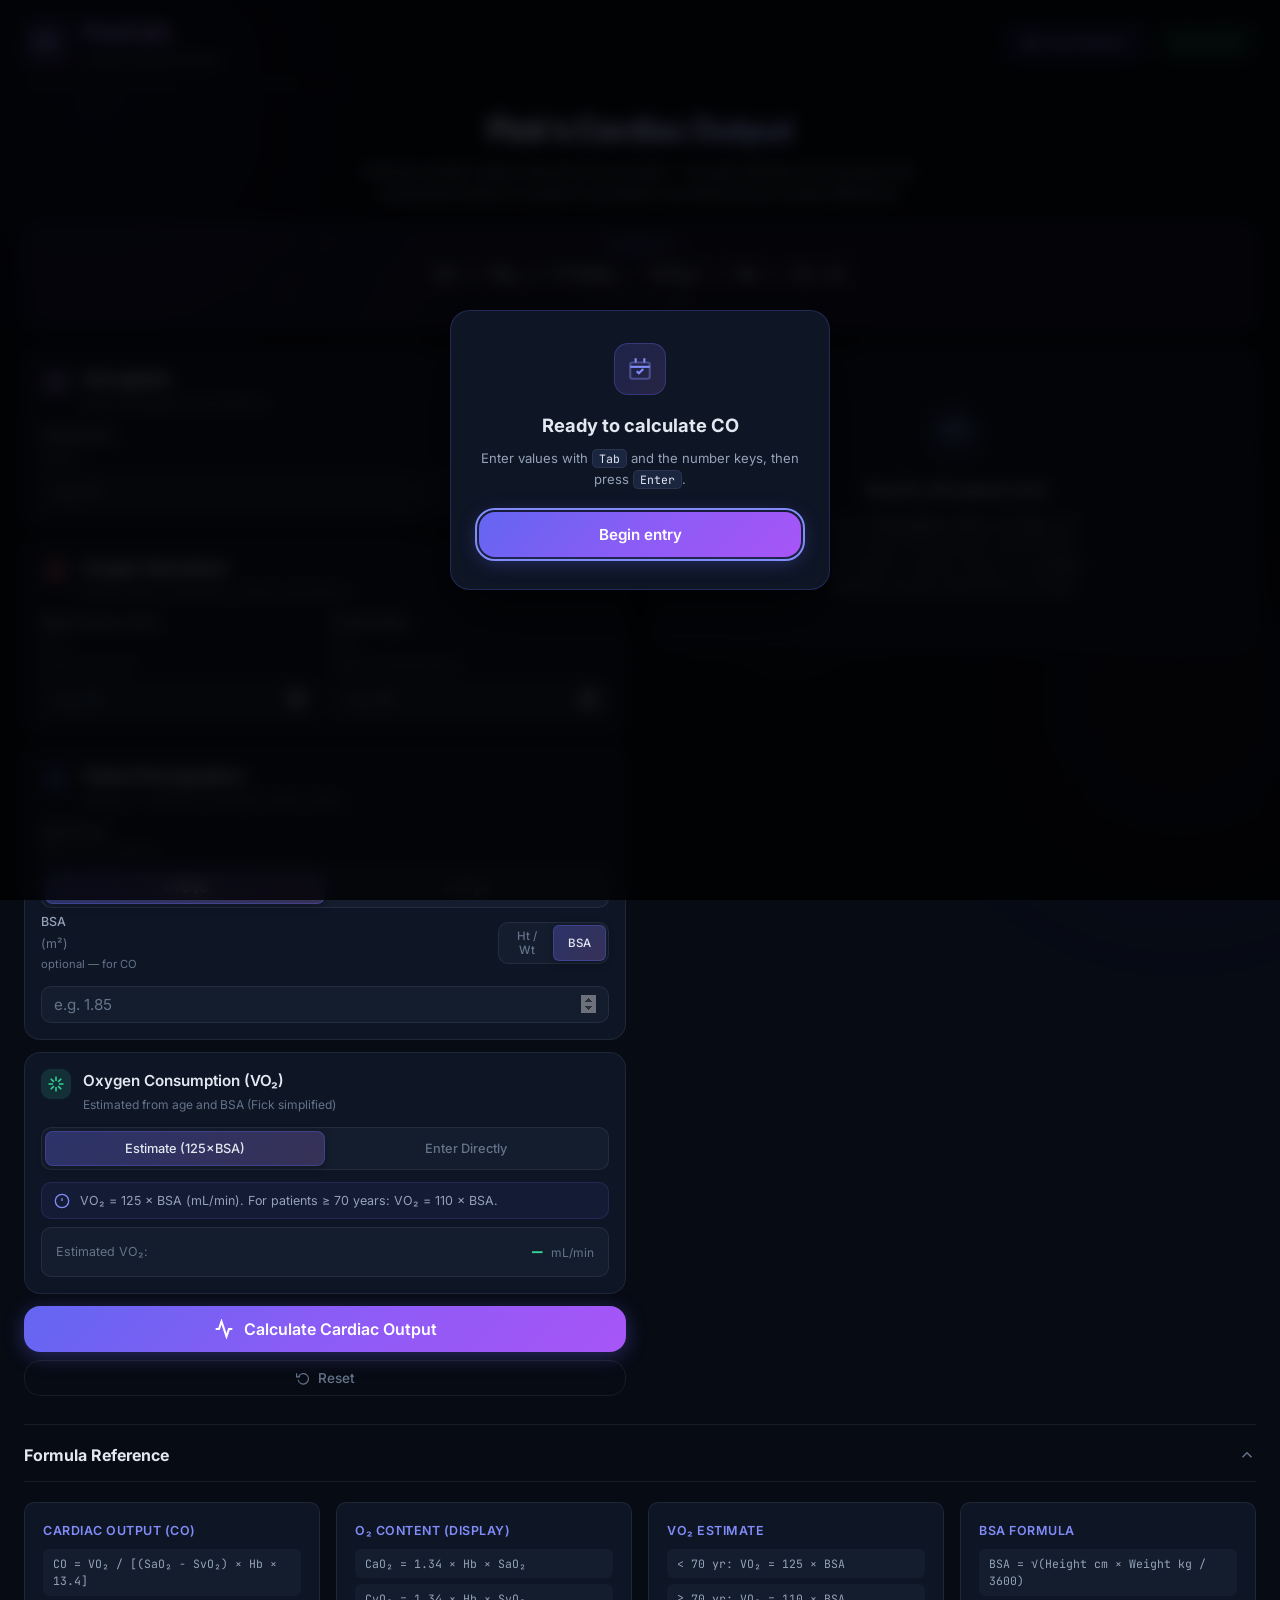
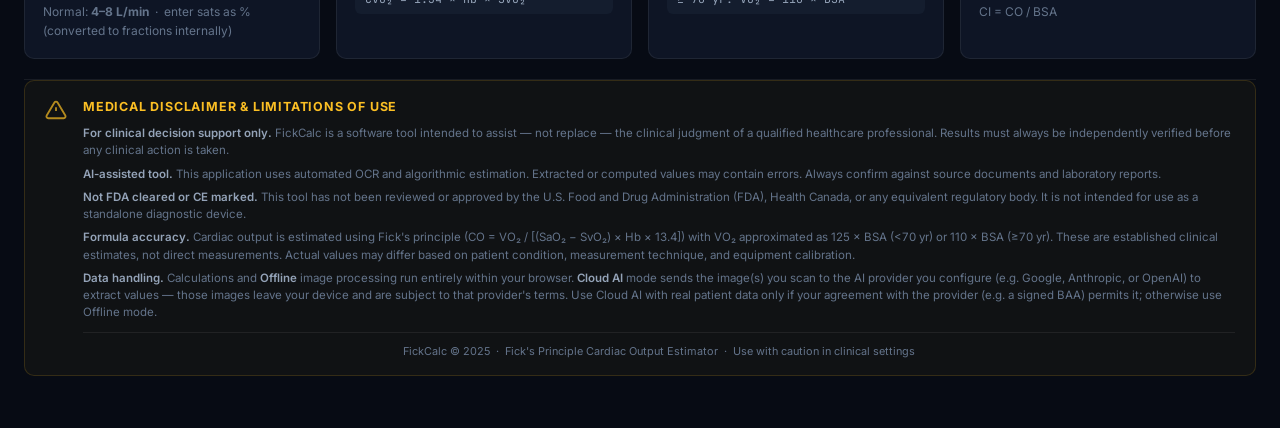
==== commit 0a4d1706: "Make cardiac index the primary output with optional BSA and auto-calc The clinical goal is cardiac i" ====
--- a/index.html
+++ b/index.html
@@ -5,6 +5,12 @@
   <meta name="viewport" content="width=device-width, initial-scale=1.0" />
   <title>Fick Cardiac Output Calculator</title>
   <meta name="description" content="Calculate cardiac output and cardiac index using Fick's formula. Supports camera-based OCR for automatic data entry." />
+  <meta name="theme-color" content="#d8141e" />
+  <link rel="icon" type="image/png" sizes="48x48" href="icons/favicon-48x48.png" />
+  <link rel="icon" type="image/png" sizes="32x32" href="icons/favicon-32x32.png" />
+  <link rel="icon" type="image/png" sizes="16x16" href="icons/favicon-16x16.png" />
+  <link rel="apple-touch-icon" sizes="180x180" href="icons/apple-touch-icon.png" />
+  <link rel="manifest" href="manifest.json" />
   <link rel="preconnect" href="https://fonts.googleapis.com" />
   <link rel="preconnect" href="https://fonts.gstatic.com" crossorigin />
   <link href="https://fonts.googleapis.com/css2?family=Inter:wght@300;400;500;600;700;800&family=JetBrains+Mono:wght@400;500&display=swap" rel="stylesheet" />
@@ -219,7 +225,47 @@
         <!-- LEFT: Inputs -->
         <div class="inputs-panel">
 
-          <!-- Patient Demographics -->
+          <!-- Hemoglobin -->
+          <div class="card">
+            <div class="card-header">
+              <div class="card-icon card-icon--purple">
+                <svg viewBox="0 0 24 24" fill="none" stroke="currentColor" stroke-width="2"><ellipse cx="12" cy="12" rx="10" ry="6"/><line x1="2" y1="12" x2="22" y2="12"/></svg>
+              </div>
+              <div>
+                <h3 class="card-title">Hemoglobin</h3>
+                <p class="card-desc">Blood hemoglobin concentration</p>
+              </div>
+            </div>
+            <div class="form-group">
+              <label for="hgb" class="form-label">Hemoglobin <span class="unit">(g/dL)</span></label>
+              <input id="hgb" type="number" class="form-input" placeholder="e.g. 14" min="1" max="25" step="0.1" />
+            </div>
+          </div>
+
+          <!-- O2 Saturations -->
+          <div class="card">
+            <div class="card-header">
+              <div class="card-icon card-icon--red">
+                <svg viewBox="0 0 24 24" fill="none" stroke="currentColor" stroke-width="2"><path d="M20.84 4.61a5.5 5.5 0 0 0-7.78 0L12 5.67l-1.06-1.06a5.5 5.5 0 0 0-7.78 7.78l1.06 1.06L12 21.23l7.78-7.78 1.06-1.06a5.5 5.5 0 0 0 0-7.78z"/></svg>
+              </div>
+              <div>
+                <h3 class="card-title">Oxygen Saturations</h3>
+                <p class="card-desc">Mixed venous / pulmonary arterial and arterial</p>
+              </div>
+            </div>
+            <div class="form-grid">
+              <div class="form-group">
+                <label for="svo2" class="form-label">Mixed Venous SvO₂ <span class="unit">(%)</span><span class="label-hint">Pulmonary artery</span></label>
+                <input id="svo2" type="number" class="form-input" placeholder="e.g. 65" min="10" max="100" step="0.1" />
+              </div>
+              <div class="form-group">
+                <label for="sao2" class="form-label">Arterial SaO₂ <span class="unit">(%)</span><span class="label-hint">Systemic arterial blood</span></label>
+                <input id="sao2" type="number" class="form-input" placeholder="e.g. 98" min="20" max="100" step="0.1" />
+              </div>
+            </div>
+          </div>
+
+          <!-- Patient Demographics (optional) -->
           <div class="card">
             <div class="card-header">
               <div class="card-icon card-icon--blue">
@@ -227,7 +273,7 @@
               </div>
               <div>
                 <h3 class="card-title">Patient Demographics</h3>
-                <p class="card-desc">Used for BSA and VO₂ estimation</p>
+                <p class="card-desc">Optional — add BSA to also get cardiac output</p>
               </div>
             </div>
 
@@ -242,7 +288,7 @@
             <!-- BSA / Height+Weight Toggle — full width -->
             <div class="form-group bsa-toggle-block">
               <div class="field-toggle-header">
-                <label class="form-label" id="bsa-height-label">BSA <span class="unit">(m²)</span></label>
+                <label class="form-label" id="bsa-height-label">BSA <span class="unit">(m²)</span><span class="label-hint">optional — for CO</span></label>
                 <div class="seg-ctrl seg-ctrl--mini" id="bsa-mode-ctrl">
                   <button class="seg-btn" data-val="height" id="bsa-height-btn" tabindex="-1">Ht / Wt</button>
                   <button class="seg-btn active" data-val="bsa" id="bsa-direct-btn" tabindex="-1">BSA</button>
@@ -269,46 +315,6 @@
 
           </div>
 
-          <!-- Hemoglobin -->
-          <div class="card">
-            <div class="card-header">
-              <div class="card-icon card-icon--purple">
-                <svg viewBox="0 0 24 24" fill="none" stroke="currentColor" stroke-width="2"><ellipse cx="12" cy="12" rx="10" ry="6"/><line x1="2" y1="12" x2="22" y2="12"/></svg>
-              </div>
-              <div>
-                <h3 class="card-title">Hemoglobin</h3>
-                <p class="card-desc">Blood hemoglobin concentration</p>
-              </div>
-            </div>
-            <div class="form-group">
-              <label for="hgb" class="form-label">Hemoglobin <span class="unit">(g/dL)</span></label>
-              <input id="hgb" type="number" class="form-input" placeholder="e.g. 14" min="1" max="25" step="0.1" />
-            </div>
-          </div>
-
-          <!-- O2 Saturations -->
-          <div class="card">
-            <div class="card-header">
-              <div class="card-icon card-icon--red">
-                <svg viewBox="0 0 24 24" fill="none" stroke="currentColor" stroke-width="2"><path d="M20.84 4.61a5.5 5.5 0 0 0-7.78 0L12 5.67l-1.06-1.06a5.5 5.5 0 0 0-7.78 7.78l1.06 1.06L12 21.23l7.78-7.78 1.06-1.06a5.5 5.5 0 0 0 0-7.78z"/></svg>
-              </div>
-              <div>
-                <h3 class="card-title">Oxygen Saturations</h3>
-                <p class="card-desc">Mixed venous / pulmonary arterial and arterial</p>
-              </div>
-            </div>
-            <div class="form-grid">
-              <div class="form-group">
-                <label for="svo2" class="form-label">Mixed Venous SvO₂ <span class="unit">(%)</span><span class="label-hint">Pulmonary artery</span></label>
-                <input id="svo2" type="number" class="form-input" placeholder="e.g. 65" min="10" max="100" step="0.1" />
-              </div>
-              <div class="form-group">
-                <label for="sao2" class="form-label">Arterial SaO₂ <span class="unit">(%)</span><span class="label-hint">Systemic arterial blood</span></label>
-                <input id="sao2" type="number" class="form-input" placeholder="e.g. 98" min="20" max="100" step="0.1" />
-              </div>
-            </div>
-          </div>
-
           <!-- Oxygen Consumption -->
           <div class="card">
             <div class="card-header">
@@ -360,7 +366,7 @@
               <svg viewBox="0 0 64 64" fill="none"><circle cx="32" cy="32" r="28" fill="url(#phg)" opacity="0.15"/><path d="M16 34l6-12 6 18 6-24 6 18 6-8 6 6" stroke="url(#phg)" stroke-width="3" stroke-linecap="round" stroke-linejoin="round"/><defs><linearGradient id="phg" x1="16" y1="16" x2="48" y2="48"><stop stop-color="#818cf8"/><stop offset="1" stop-color="#c084fc"/></linearGradient></defs></svg>
             </div>
             <p class="placeholder-title">Results will appear here</p>
-            <p class="placeholder-text">Fill in the patient values and click <strong>Calculate Cardiac Output</strong>, or use <strong>Scan Report</strong> to extract values from an image.</p>
+            <p class="placeholder-text">Enter <strong>Hemoglobin</strong>, <strong>SvO₂</strong> and <strong>SaO₂</strong> and the cardiac index appears automatically. Add BSA for cardiac output, or use <strong>Scan Report</strong> to extract values from an image.</p>
           </div>
 
           <div class="results-content" id="results-content" style="display:none">
@@ -373,17 +379,17 @@
             </div>
             <div class="results-grid">
               <div class="result-card result-card--primary">
+                <div class="result-label">Cardiac Index</div>
+                <div class="result-value" id="ci-val">—</div>
+                <div class="result-unit">L/min/m²</div>
+                <div class="result-range" id="ci-range"></div>
+                <div class="result-gauge-wrap"><div class="result-gauge" id="co-gauge"></div></div>
+              </div>
+              <div class="result-card result-card--secondary">
                 <div class="result-label">Cardiac Output</div>
                 <div class="result-value" id="co-val">—</div>
                 <div class="result-unit">L/min</div>
                 <div class="result-range" id="co-range"></div>
-                <div class="result-gauge-wrap"><div class="result-gauge" id="co-gauge"></div></div>
-              </div>
-              <div class="result-card result-card--secondary">
-                <div class="result-label">Cardiac Index</div>
-                <div class="result-value" id="ci-val">—</div>
-                <div class="result-unit">L/min/m²</div>
-                <div class="result-range" id="ci-range"></div>
               </div>
             </div>
             <div class="card derived-card">
